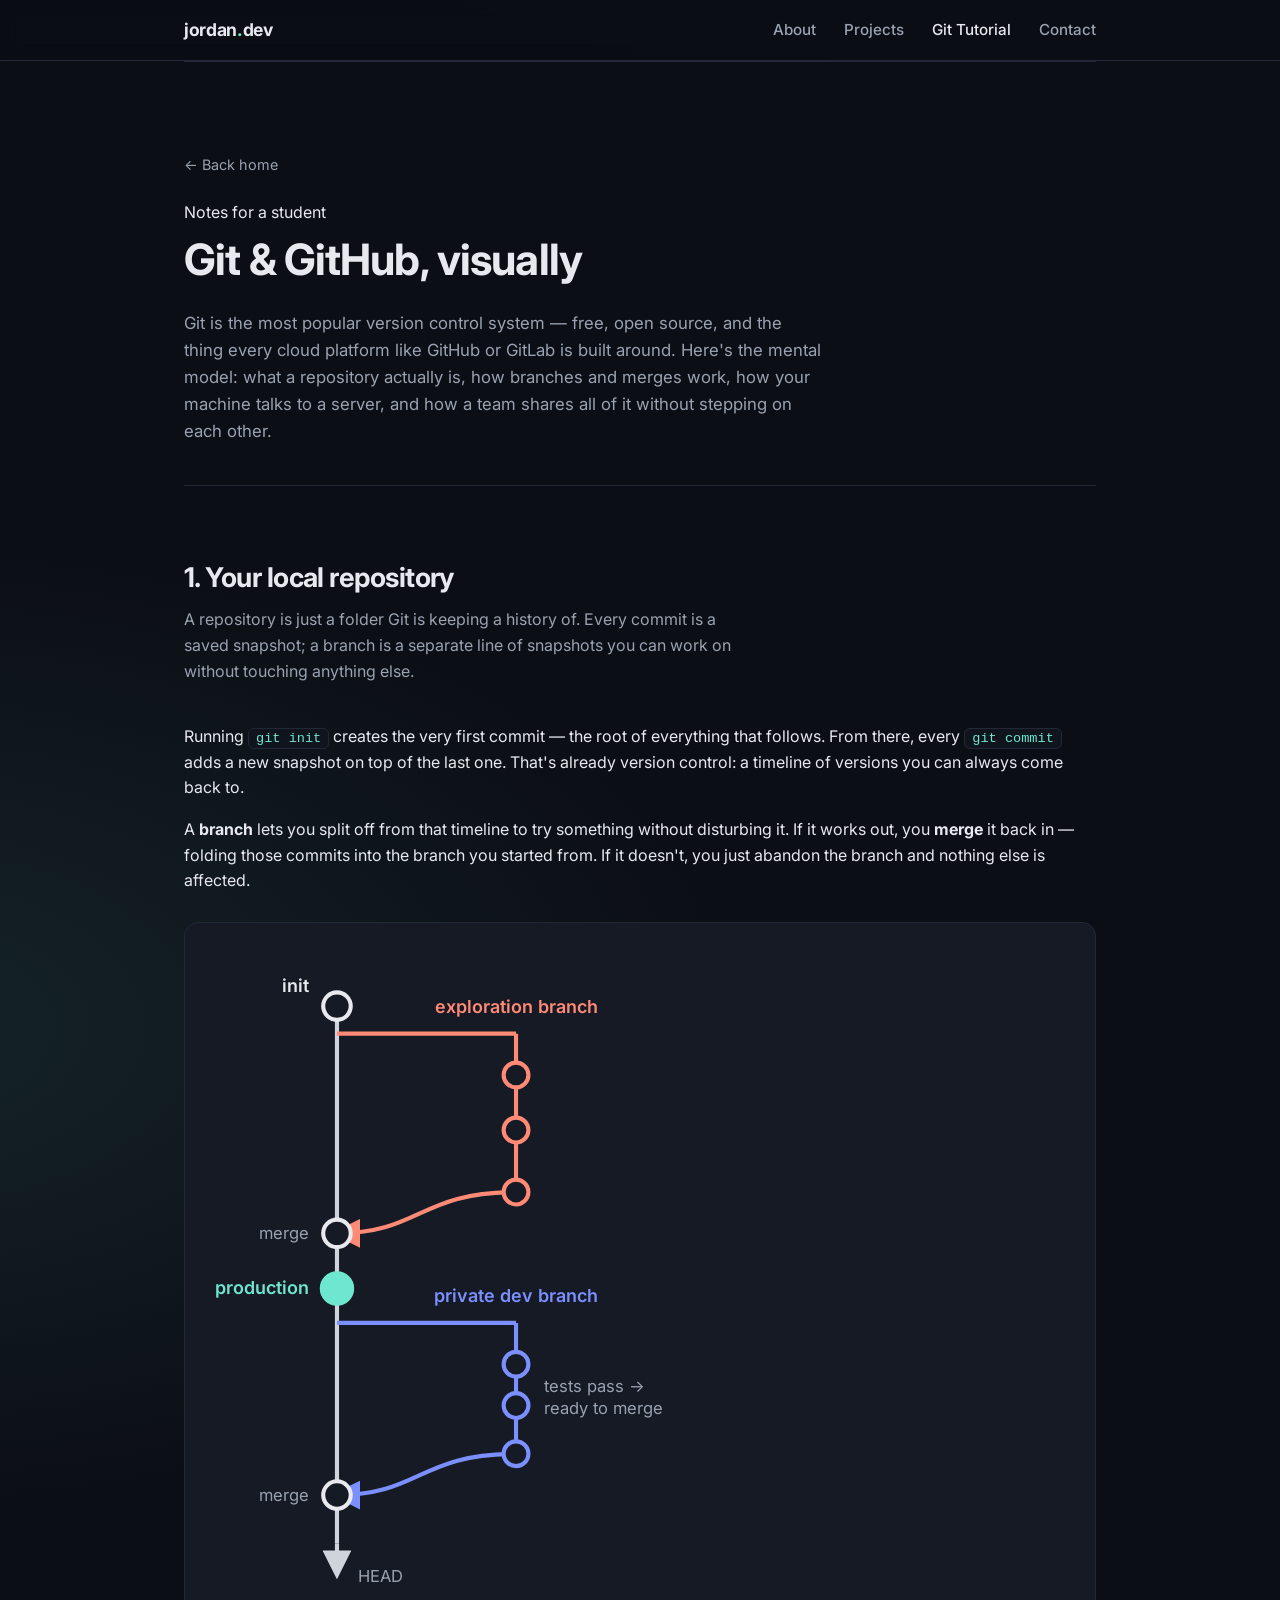
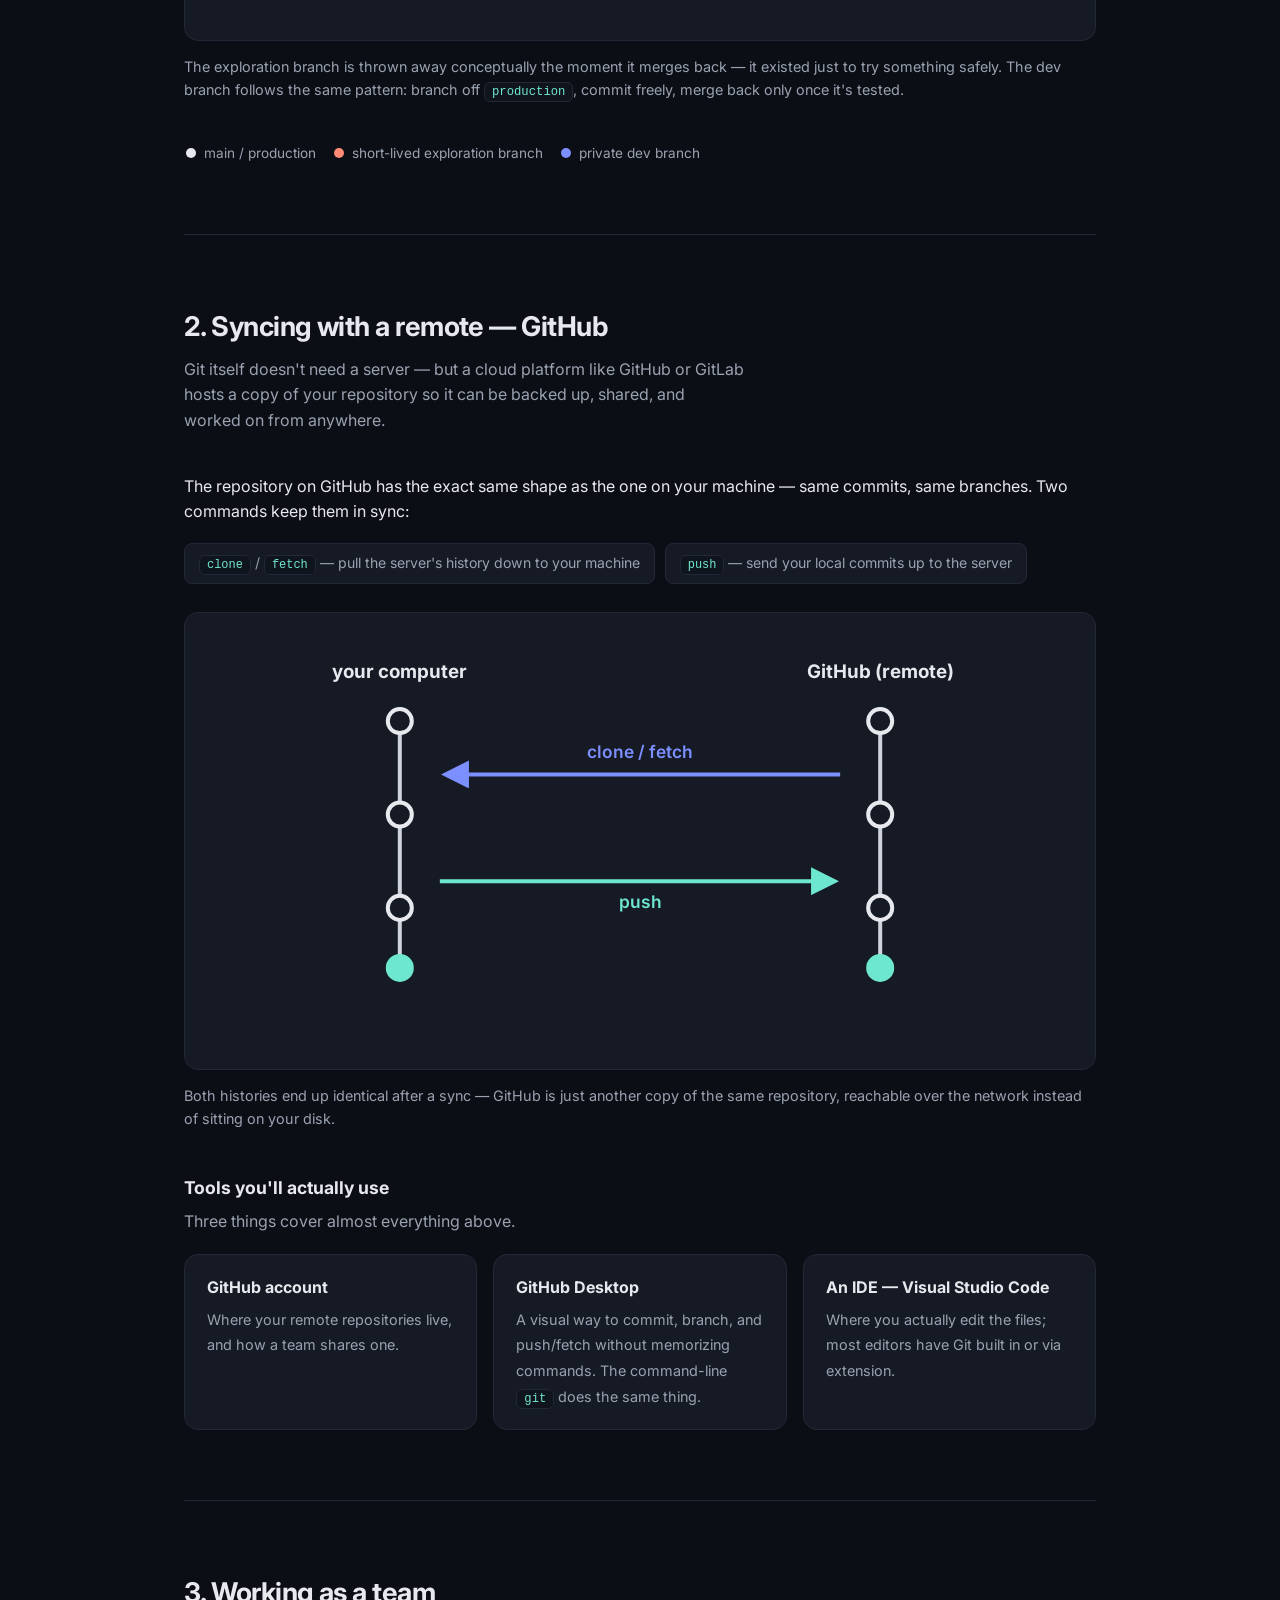
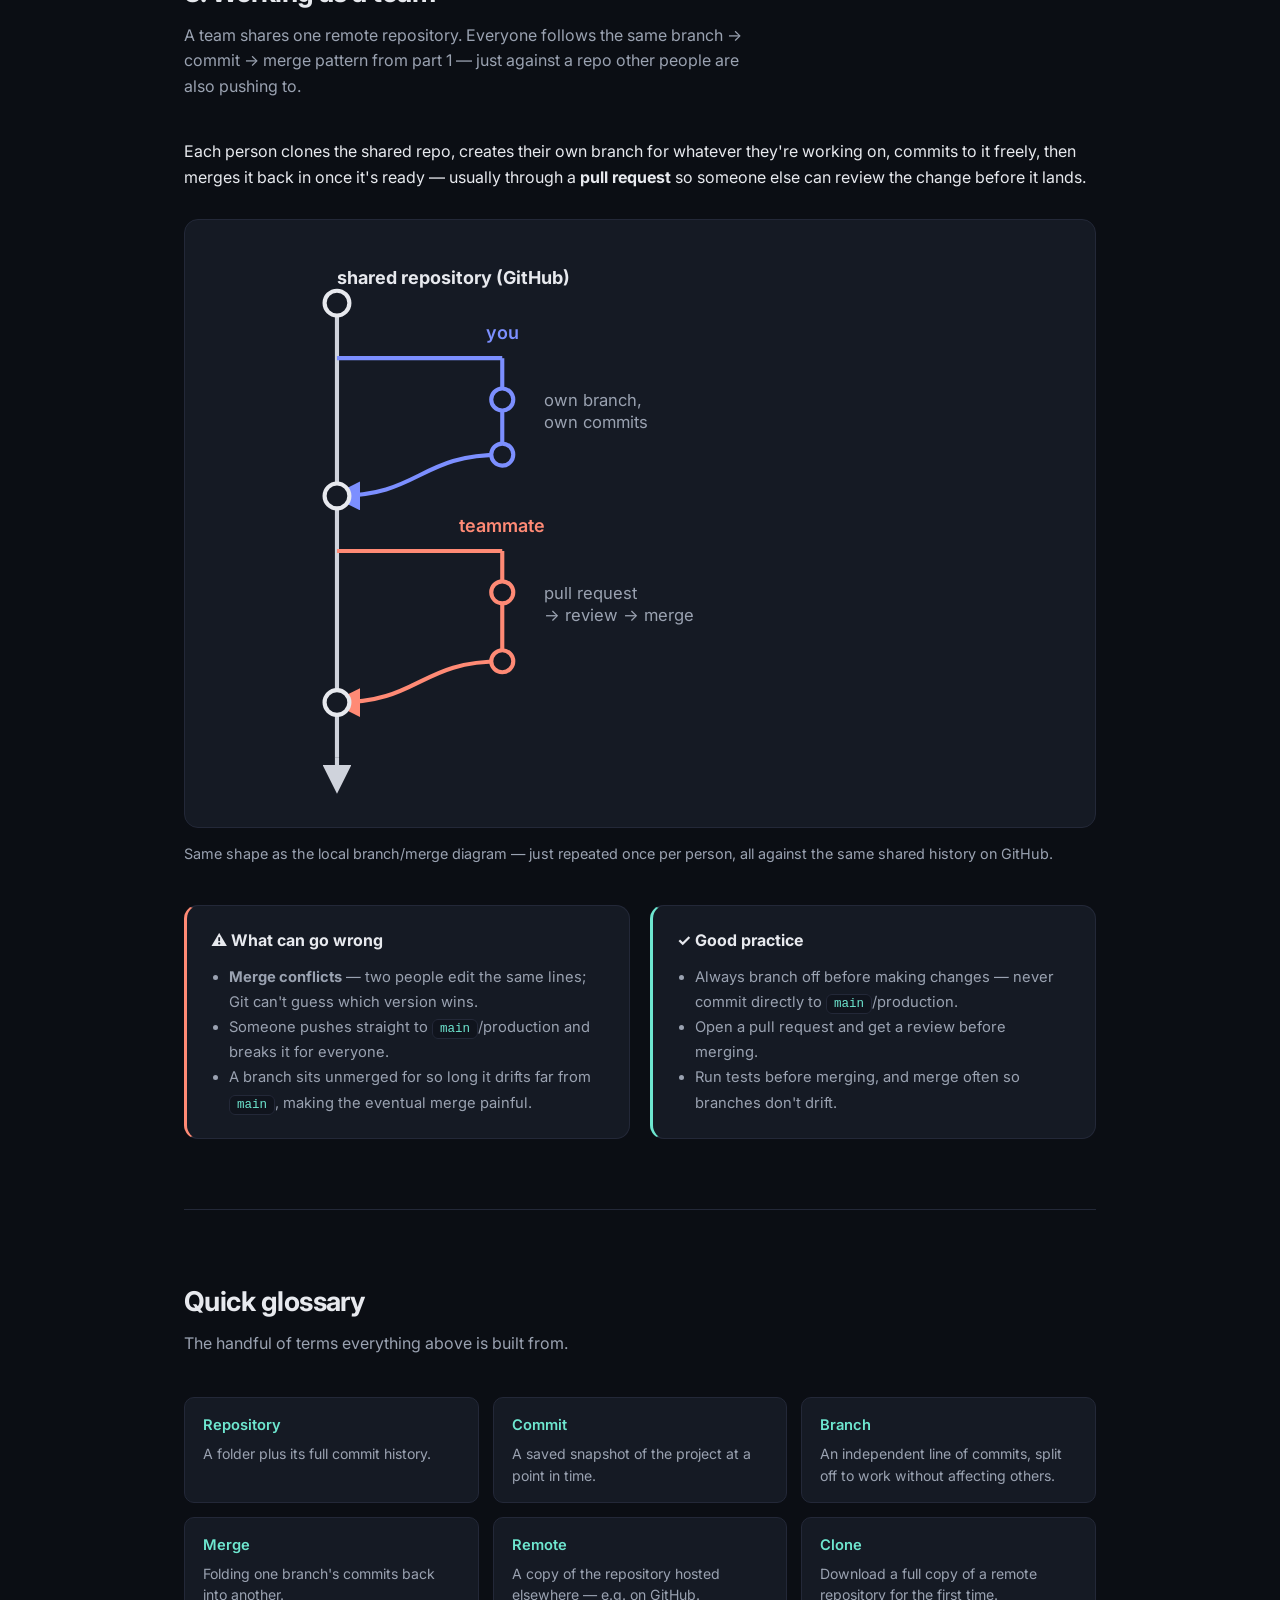
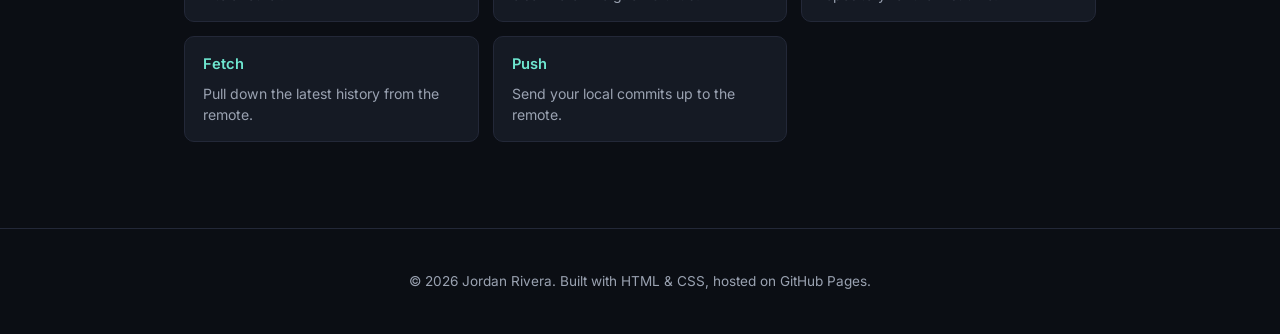
==== git-basics.html @ bd10e191 "Add a visual Git & GitHub tutorial page Cover local commits/branches/merges, syncing with a remote, " ====
<!DOCTYPE html>
<html lang="en">
<head>
<meta charset="UTF-8">
<meta name="viewport" content="width=device-width, initial-scale=1.0">
<title>Git &amp; GitHub, Visually — Jordan Rivera</title>
<meta name="description" content="A visual walkthrough of version control: commits, branches, merges, and how a local repository syncs with GitHub.">
<link rel="preconnect" href="https://fonts.googleapis.com">
<link rel="preconnect" href="https://fonts.gstatic.com" crossorigin>
<link href="https://fonts.googleapis.com/css2?family=Inter:wght@400;500;600;700;800&display=swap" rel="stylesheet">
<link rel="stylesheet" href="style.css">
</head>
<body>

<header class="site-header">
  <nav>
    <div class="logo">jordan<span>.</span>dev</div>
    <ul>
      <li><a href="index.html#about">About</a></li>
      <li><a href="index.html#projects">Projects</a></li>
      <li><a href="git-basics.html" class="active">Git Tutorial</a></li>
      <li><a href="index.html#contact">Contact</a></li>
    </ul>
  </nav>
</header>

<main class="wrap">

  <section class="page-hero">
    <a class="back-link" href="index.html">&larr; Back home</a>
    <div class="eyebrow" style="margin-top:22px;">Notes for a student</div>
    <h1>Git &amp; GitHub, <span class="accent">visually</span></h1>
    <p class="lead">Git is the most popular version control system — free, open source, and the thing every cloud platform like GitHub or GitLab is built around. Here's the mental model: what a repository actually is, how branches and merges work, how your machine talks to a server, and how a team shares all of it without stepping on each other.</p>
  </section>

  <section id="local-repo">
    <h2>1. Your local repository</h2>
    <p class="section-sub">A repository is just a folder Git is keeping a history of. Every commit is a saved snapshot; a branch is a separate line of snapshots you can work on without touching anything else.</p>

    <p>Running <code>git init</code> creates the very first commit — the root of everything that follows. From there, every <code>git commit</code> adds a new snapshot on top of the last one. That's already version control: a timeline of versions you can always come back to.</p>
    <p>A <strong>branch</strong> lets you split off from that timeline to try something without disturbing it. If it works out, you <strong>merge</strong> it back in — folding those commits into the branch you started from. If it doesn't, you just abandon the branch and nothing else is affected.</p>

    <div class="diagram-panel">
      <svg viewBox="0 0 620 480" xmlns="http://www.w3.org/2000/svg" role="img" aria-label="Diagram of a local repository: an init commit, a short exploration branch that merges back into main, then a production line with a private dev branch that merges back in once it's ready.">
        <defs>
          <marker id="arrowMain" viewBox="0 0 10 10" refX="8" refY="5" markerWidth="7" markerHeight="7" orient="auto-start-reverse">
            <path d="M0,0 L10,5 L0,10 z" fill="#cfd3dc"></path>
          </marker>
          <marker id="arrowCoral" viewBox="0 0 10 10" refX="8" refY="5" markerWidth="7" markerHeight="7" orient="auto-start-reverse">
            <path d="M0,0 L10,5 L0,10 z" fill="var(--coral)"></path>
          </marker>
          <marker id="arrowViolet" viewBox="0 0 10 10" refX="8" refY="5" markerWidth="7" markerHeight="7" orient="auto-start-reverse">
            <path d="M0,0 L10,5 L0,10 z" fill="var(--accent-2)"></path>
          </marker>
        </defs>

        <!-- main line -->
        <line x1="90" y1="40" x2="90" y2="430" stroke="#cfd3dc" stroke-width="3"></line>
        <line x1="90" y1="430" x2="90" y2="452" stroke="#cfd3dc" stroke-width="3" marker-end="url(#arrowMain)"></line>

        <!-- red exploration branch -->
        <path d="M90,60 C150,60 150,60 220,60" stroke="var(--coral)" stroke-width="3" fill="none"></path>
        <line x1="220" y1="60" x2="220" y2="175" stroke="var(--coral)" stroke-width="3"></line>
        <path d="M220,175 C150,175 150,205 90,205" stroke="var(--coral)" stroke-width="3" fill="none" marker-end="url(#arrowCoral)"></path>

        <circle cx="220" cy="90" r="9" fill="#151a24" stroke="var(--coral)" stroke-width="3"></circle>
        <circle cx="220" cy="130" r="9" fill="#151a24" stroke="var(--coral)" stroke-width="3"></circle>
        <circle cx="220" cy="175" r="9" fill="#151a24" stroke="var(--coral)" stroke-width="3"></circle>
        <text x="220" y="45" text-anchor="middle" fill="var(--coral)" font-size="13" font-weight="600">exploration branch</text>

        <!-- blue dev branch -->
        <path d="M90,270 C150,270 150,270 220,270" stroke="var(--accent-2)" stroke-width="3" fill="none"></path>
        <line x1="220" y1="270" x2="220" y2="365" stroke="var(--accent-2)" stroke-width="3"></line>
        <path d="M220,365 C150,365 150,395 90,395" stroke="var(--accent-2)" stroke-width="3" fill="none" marker-end="url(#arrowViolet)"></path>

        <circle cx="220" cy="300" r="9" fill="#151a24" stroke="var(--accent-2)" stroke-width="3"></circle>
        <circle cx="220" cy="330" r="9" fill="#151a24" stroke="var(--accent-2)" stroke-width="3"></circle>
        <circle cx="220" cy="365" r="9" fill="#151a24" stroke="var(--accent-2)" stroke-width="3"></circle>
        <text x="220" y="255" text-anchor="middle" fill="var(--accent-2)" font-size="13" font-weight="600">private dev branch</text>
        <text x="240" y="320" fill="var(--text-dim)" font-size="12">tests pass →</text>
        <text x="240" y="336" fill="var(--text-dim)" font-size="12">ready to merge</text>

        <!-- main nodes -->
        <circle cx="90" cy="40" r="10" fill="#151a24" stroke="#e7e9ee" stroke-width="3"></circle>
        <text x="70" y="30" text-anchor="end" fill="var(--text)" font-size="13" font-weight="600">init</text>

        <circle cx="90" cy="205" r="10" fill="#151a24" stroke="#e7e9ee" stroke-width="3"></circle>
        <text x="70" y="209" text-anchor="end" fill="var(--text-dim)" font-size="12">merge</text>

        <circle cx="90" cy="245" r="11" fill="var(--accent)" stroke="var(--accent)" stroke-width="3"></circle>
        <text x="70" y="249" text-anchor="end" fill="var(--accent)" font-size="13" font-weight="600">production</text>

        <circle cx="90" cy="395" r="10" fill="#151a24" stroke="#e7e9ee" stroke-width="3"></circle>
        <text x="70" y="399" text-anchor="end" fill="var(--text-dim)" font-size="12">merge</text>

        <text x="105" y="458" fill="var(--text-dim)" font-size="12">HEAD</text>
      </svg>
    </div>
    <p class="diagram-caption">The exploration branch is thrown away conceptually the moment it merges back — it existed just to try something safely. The dev branch follows the same pattern: branch off <code>production</code>, commit freely, merge back only once it's tested.</p>

    <div class="legend">
      <span class="legend-item"><span class="legend-dot" style="background:#e7e9ee"></span> main / production</span>
      <span class="legend-item"><span class="legend-dot" style="background:var(--coral)"></span> short-lived exploration branch</span>
      <span class="legend-item"><span class="legend-dot" style="background:var(--accent-2)"></span> private dev branch</span>
    </div>
  </section>

  <section id="remote">
    <h2>2. Syncing with a remote — GitHub</h2>
    <p class="section-sub">Git itself doesn't need a server — but a cloud platform like GitHub or GitLab hosts a copy of your repository so it can be backed up, shared, and worked on from anywhere.</p>

    <p>The repository on GitHub has the exact same shape as the one on your machine — same commits, same branches. Two commands keep them in sync:</p>
    <ul class="skills-list" style="margin: 18px 0 0;">
      <li><code>clone</code> / <code>fetch</code> — pull the server's history down to your machine</li>
      <li><code>push</code> — send your local commits up to the server</li>
    </ul>

    <div class="diagram-panel">
      <svg viewBox="0 0 640 300" xmlns="http://www.w3.org/2000/svg" role="img" aria-label="Diagram showing a local repository and a GitHub repository, with a fetch arrow pulling from the server to local, and a push arrow sending from local to the server.">
        <defs>
          <marker id="arrowFetch" viewBox="0 0 10 10" refX="8" refY="5" markerWidth="7" markerHeight="7" orient="auto-start-reverse">
            <path d="M0,0 L10,5 L0,10 z" fill="var(--accent-2)"></path>
          </marker>
          <marker id="arrowPush" viewBox="0 0 10 10" refX="8" refY="5" markerWidth="7" markerHeight="7" orient="auto-start-reverse">
            <path d="M0,0 L10,5 L0,10 z" fill="var(--accent)"></path>
          </marker>
        </defs>

        <!-- local -->
        <text x="140" y="28" text-anchor="middle" fill="var(--text)" font-size="14" font-weight="700">your computer</text>
        <line x1="140" y1="50" x2="140" y2="250" stroke="#cfd3dc" stroke-width="3"></line>
        <circle cx="140" cy="60" r="9" fill="#151a24" stroke="#e7e9ee" stroke-width="3"></circle>
        <circle cx="140" cy="130" r="9" fill="#151a24" stroke="#e7e9ee" stroke-width="3"></circle>
        <circle cx="140" cy="200" r="9" fill="#151a24" stroke="#e7e9ee" stroke-width="3"></circle>
        <circle cx="140" cy="245" r="9" fill="var(--accent)" stroke="var(--accent)" stroke-width="3"></circle>

        <!-- server -->
        <text x="500" y="28" text-anchor="middle" fill="var(--text)" font-size="14" font-weight="700">GitHub (remote)</text>
        <line x1="500" y1="50" x2="500" y2="250" stroke="#cfd3dc" stroke-width="3"></line>
        <circle cx="500" cy="60" r="9" fill="#151a24" stroke="#e7e9ee" stroke-width="3"></circle>
        <circle cx="500" cy="130" r="9" fill="#151a24" stroke="#e7e9ee" stroke-width="3"></circle>
        <circle cx="500" cy="200" r="9" fill="#151a24" stroke="#e7e9ee" stroke-width="3"></circle>
        <circle cx="500" cy="245" r="9" fill="var(--accent)" stroke="var(--accent)" stroke-width="3"></circle>

        <!-- fetch arrow: server -> local -->
        <line x1="470" y1="100" x2="175" y2="100" stroke="var(--accent-2)" stroke-width="3" marker-end="url(#arrowFetch)"></line>
        <text x="320" y="88" text-anchor="middle" fill="var(--accent-2)" font-size="13" font-weight="600">clone / fetch</text>

        <!-- push arrow: local -> server -->
        <line x1="170" y1="180" x2="465" y2="180" stroke="var(--accent)" stroke-width="3" marker-end="url(#arrowPush)"></line>
        <text x="320" y="200" text-anchor="middle" fill="var(--accent)" font-size="13" font-weight="600">push</text>
      </svg>
    </div>
    <p class="diagram-caption">Both histories end up identical after a sync — GitHub is just another copy of the same repository, reachable over the network instead of sitting on your disk.</p>

    <h3 style="margin: 44px 0 6px; font-size: 1.1rem;">Tools you'll actually use</h3>
    <p class="section-sub" style="margin-bottom:14px;">Three things cover almost everything above.</p>
    <ul class="tools-list">
      <li><strong>GitHub account</strong><span>Where your remote repositories live, and how a team shares one.</span></li>
      <li><strong>GitHub Desktop</strong><span>A visual way to commit, branch, and push/fetch without memorizing commands. The command-line <code>git</code> does the same thing.</span></li>
      <li><strong>An IDE — Visual Studio Code</strong><span>Where you actually edit the files; most editors have Git built in or via extension.</span></li>
    </ul>
  </section>

  <section id="team">
    <h2>3. Working as a team</h2>
    <p class="section-sub">A team shares one remote repository. Everyone follows the same branch → commit → merge pattern from part 1 — just against a repo other people are also pushing to.</p>

    <p>Each person clones the shared repo, creates their own branch for whatever they're working on, commits to it freely, then merges it back in once it's ready — usually through a <strong>pull request</strong> so someone else can review the change before it lands.</p>

    <div class="diagram-panel">
      <svg viewBox="0 0 620 400" xmlns="http://www.w3.org/2000/svg" role="img" aria-label="Diagram of a shared repository with two teammates each branching off, committing, and merging back at different times.">
        <defs>
          <marker id="arrowV2" viewBox="0 0 10 10" refX="8" refY="5" markerWidth="7" markerHeight="7" orient="auto-start-reverse">
            <path d="M0,0 L10,5 L0,10 z" fill="var(--accent-2)"></path>
          </marker>
          <marker id="arrowC2" viewBox="0 0 10 10" refX="8" refY="5" markerWidth="7" markerHeight="7" orient="auto-start-reverse">
            <path d="M0,0 L10,5 L0,10 z" fill="var(--coral)"></path>
          </marker>
        </defs>

        <text x="90" y="26" fill="var(--text)" font-size="13" font-weight="700">shared repository (GitHub)</text>
        <line x1="90" y1="40" x2="90" y2="370" stroke="#cfd3dc" stroke-width="3"></line>
        <line x1="90" y1="370" x2="90" y2="392" stroke="#cfd3dc" stroke-width="3" marker-end="url(#arrowMain)"></line>
        <circle cx="90" cy="40" r="9" fill="#151a24" stroke="#e7e9ee" stroke-width="3"></circle>

        <!-- teammate: you (violet) -->
        <path d="M90,80 C150,80 150,80 210,80" stroke="var(--accent-2)" stroke-width="3" fill="none"></path>
        <line x1="210" y1="80" x2="210" y2="150" stroke="var(--accent-2)" stroke-width="3"></line>
        <path d="M210,150 C150,150 150,180 90,180" stroke="var(--accent-2)" stroke-width="3" fill="none" marker-end="url(#arrowV2)"></path>
        <circle cx="210" cy="110" r="8" fill="#151a24" stroke="var(--accent-2)" stroke-width="3"></circle>
        <circle cx="210" cy="150" r="8" fill="#151a24" stroke="var(--accent-2)" stroke-width="3"></circle>
        <text x="210" y="66" text-anchor="middle" fill="var(--accent-2)" font-size="13" font-weight="600">you</text>
        <circle cx="90" cy="180" r="9" fill="#151a24" stroke="#e7e9ee" stroke-width="3"></circle>

        <!-- teammate: coral, later and overlapping -->
        <path d="M90,220 C150,220 150,220 210,220" stroke="var(--coral)" stroke-width="3" fill="none"></path>
        <line x1="210" y1="220" x2="210" y2="300" stroke="var(--coral)" stroke-width="3"></line>
        <path d="M210,300 C150,300 150,330 90,330" stroke="var(--coral)" stroke-width="3" fill="none" marker-end="url(#arrowC2)"></path>
        <circle cx="210" cy="250" r="8" fill="#151a24" stroke="var(--coral)" stroke-width="3"></circle>
        <circle cx="210" cy="300" r="8" fill="#151a24" stroke="var(--coral)" stroke-width="3"></circle>
        <text x="210" y="206" text-anchor="middle" fill="var(--coral)" font-size="13" font-weight="600">teammate</text>
        <circle cx="90" cy="330" r="9" fill="#151a24" stroke="#e7e9ee" stroke-width="3"></circle>

        <text x="240" y="115" fill="var(--text-dim)" font-size="12">own branch,</text>
        <text x="240" y="131" fill="var(--text-dim)" font-size="12">own commits</text>
        <text x="240" y="255" fill="var(--text-dim)" font-size="12">pull request</text>
        <text x="240" y="271" fill="var(--text-dim)" font-size="12">→ review → merge</text>
      </svg>
    </div>
    <p class="diagram-caption">Same shape as the local branch/merge diagram — just repeated once per person, all against the same shared history on GitHub.</p>

    <div class="callout-grid">
      <div class="callout">
        <h3>⚠ What can go wrong</h3>
        <ul>
          <li><strong>Merge conflicts</strong> — two people edit the same lines; Git can't guess which version wins.</li>
          <li>Someone pushes straight to <code>main</code>/production and breaks it for everyone.</li>
          <li>A branch sits unmerged for so long it drifts far from <code>main</code>, making the eventual merge painful.</li>
        </ul>
      </div>
      <div class="callout good">
        <h3>✓ Good practice</h3>
        <ul>
          <li>Always branch off before making changes — never commit directly to <code>main</code>/production.</li>
          <li>Open a pull request and get a review before merging.</li>
          <li>Run tests before merging, and merge often so branches don't drift.</li>
        </ul>
      </div>
    </div>
  </section>

  <section id="glossary">
    <h2>Quick glossary</h2>
    <p class="section-sub">The handful of terms everything above is built from.</p>
    <dl class="glossary-grid">
      <div class="glossary-item"><dt>Repository</dt><dd>A folder plus its full commit history.</dd></div>
      <div class="glossary-item"><dt>Commit</dt><dd>A saved snapshot of the project at a point in time.</dd></div>
      <div class="glossary-item"><dt>Branch</dt><dd>An independent line of commits, split off to work without affecting others.</dd></div>
      <div class="glossary-item"><dt>Merge</dt><dd>Folding one branch's commits back into another.</dd></div>
      <div class="glossary-item"><dt>Remote</dt><dd>A copy of the repository hosted elsewhere — e.g. on GitHub.</dd></div>
      <div class="glossary-item"><dt>Clone</dt><dd>Download a full copy of a remote repository for the first time.</dd></div>
      <div class="glossary-item"><dt>Fetch</dt><dd>Pull down the latest history from the remote.</dd></div>
      <div class="glossary-item"><dt>Push</dt><dd>Send your local commits up to the remote.</dd></div>
    </dl>
  </section>

</main>

<footer>
  <p>&copy; 2026 Jordan Rivera. Built with HTML &amp; CSS, hosted on GitHub Pages.</p>
</footer>

</body>
</html>
---- style.css ----
:root {
  --bg: #0b0e14;
  --bg-alt: #10141d;
  --surface: #151a24;
  --border: #232838;
  --text: #e7e9ee;
  --text-dim: #9aa2b1;
  --accent: #6ee7d0;
  --accent-2: #7c8fff;
  --coral: #ff8a75;
  --radius: 14px;
  --max-width: 960px;
}

* { box-sizing: border-box; }

html { scroll-behavior: smooth; }

body {
  margin: 0;
  font-family: "Inter", -apple-system, BlinkMacSystemFont, "Segoe UI", Roboto, sans-serif;
  background: radial-gradient(1200px 600px at 80% -10%, rgba(124,143,255,0.15), transparent),
              radial-gradient(900px 500px at -10% 20%, rgba(110,231,208,0.10), transparent),
              var(--bg);
  color: var(--text);
  line-height: 1.6;
}

a { color: var(--accent); text-decoration: none; }
a:hover { text-decoration: underline; }

.wrap {
  max-width: var(--max-width);
  margin: 0 auto;
  padding: 0 24px;
}

/* Nav */
header.site-header {
  position: sticky;
  top: 0;
  z-index: 10;
  backdrop-filter: blur(10px);
  background: rgba(11, 14, 20, 0.7);
  border-bottom: 1px solid var(--border);
}

nav {
  display: flex;
  align-items: center;
  justify-content: space-between;
  max-width: var(--max-width);
  margin: 0 auto;
  padding: 16px 24px;
}

.logo {
  font-weight: 700;
  font-size: 1.1rem;
  color: var(--text);
  letter-spacing: -0.02em;
}
.logo span { color: var(--accent); }

nav ul {
  list-style: none;
  display: flex;
  gap: 28px;
  margin: 0;
  padding: 0;
}

nav a {
  color: var(--text-dim);
  font-size: 0.95rem;
  font-weight: 500;
}
nav a:hover { color: var(--text); text-decoration: none; }

/* Hero */
.hero {
  padding: 120px 0 90px;
  text-align: left;
}

.hero .eyebrow {
  color: var(--accent);
  font-weight: 600;
  font-size: 0.9rem;
  letter-spacing: 0.06em;
  text-transform: uppercase;
  margin-bottom: 16px;
}

.hero h1 {
  font-size: clamp(2.2rem, 5vw, 3.4rem);
  line-height: 1.1;
  margin: 0 0 18px;
  letter-spacing: -0.03em;
}

.hero h1 .accent {
  background: linear-gradient(90deg, var(--accent), var(--accent-2));
  -webkit-background-clip: text;
  background-clip: text;
  color: transparent;
}

.hero p.lead {
  font-size: 1.15rem;
  color: var(--text-dim);
  max-width: 560px;
  margin: 0 0 32px;
}

.btn-row { display: flex; gap: 14px; flex-wrap: wrap; }

.btn {
  display: inline-block;
  padding: 12px 24px;
  border-radius: 999px;
  font-weight: 600;
  font-size: 0.95rem;
  transition: transform 0.15s ease, opacity 0.15s ease;
}
.btn:hover { transform: translateY(-2px); text-decoration: none; }

.btn.primary {
  background: linear-gradient(90deg, var(--accent), var(--accent-2));
  color: #0b0e14;
}

.btn.ghost {
  border: 1px solid var(--border);
  color: var(--text);
}

/* Sections */
section { padding: 70px 0; border-top: 1px solid var(--border); }

section h2 {
  font-size: 1.7rem;
  letter-spacing: -0.02em;
  margin: 0 0 8px;
}

section .section-sub {
  color: var(--text-dim);
  margin: 0 0 40px;
  max-width: 560px;
}

/* About */
.about-grid {
  display: grid;
  grid-template-columns: 1.3fr 1fr;
  gap: 48px;
  align-items: start;
}

.skills-list {
  display: flex;
  flex-wrap: wrap;
  gap: 10px;
  padding: 0;
  list-style: none;
  margin: 0;
}

.skills-list li {
  background: var(--surface);
  border: 1px solid var(--border);
  padding: 8px 14px;
  border-radius: 8px;
  font-size: 0.88rem;
  color: var(--text-dim);
}

/* Projects */
.project-grid {
  display: grid;
  grid-template-columns: repeat(auto-fit, minmax(260px, 1fr));
  gap: 22px;
}

.card {
  background: var(--surface);
  border: 1px solid var(--border);
  border-radius: var(--radius);
  padding: 26px;
  transition: border-color 0.15s ease, transform 0.15s ease;
}

.card:hover {
  border-color: var(--accent);
  transform: translateY(-3px);
}

.card .tag {
  display: inline-block;
  font-size: 0.75rem;
  color: var(--accent);
  background: rgba(110, 231, 208, 0.1);
  padding: 3px 10px;
  border-radius: 999px;
  margin-bottom: 14px;
}

.card h3 { margin: 0 0 10px; font-size: 1.15rem; }
.card p { margin: 0 0 16px; color: var(--text-dim); font-size: 0.95rem; }

.card .tech {
  display: flex;
  flex-wrap: wrap;
  gap: 6px;
  margin-bottom: 16px;
}
.card .tech span {
  font-size: 0.75rem;
  color: var(--text-dim);
  border: 1px solid var(--border);
  padding: 2px 8px;
  border-radius: 6px;
}

.card .links a { font-size: 0.88rem; font-weight: 600; margin-right: 16px; }

/* Contact */
.contact-links {
  display: flex;
  gap: 18px;
  flex-wrap: wrap;
  margin-top: 24px;
}

.contact-links a {
  border: 1px solid var(--border);
  padding: 10px 20px;
  border-radius: 999px;
  color: var(--text);
  font-weight: 500;
  font-size: 0.92rem;
}
.contact-links a:hover { border-color: var(--accent); text-decoration: none; }

/* Footer */
footer {
  border-top: 1px solid var(--border);
  padding: 28px 0;
  color: var(--text-dim);
  font-size: 0.85rem;
  text-align: center;
}

@media (max-width: 720px) {
  .about-grid { grid-template-columns: 1fr; }
  nav ul { gap: 16px; }
  .hero { padding: 90px 0 60px; }
}

/* Nav active state */
nav a.active { color: var(--text); }

/* Sub-page hero (tutorials, articles) */
.page-hero { padding: 90px 0 40px; }
.page-hero h1 {
  font-size: clamp(2rem, 4.5vw, 2.7rem);
  letter-spacing: -0.02em;
  margin: 0 0 16px;
}
.page-hero p.lead {
  font-size: 1.05rem;
  color: var(--text-dim);
  max-width: 640px;
  margin: 0;
}

.back-link {
  display: inline-flex;
  align-items: center;
  gap: 6px;
  color: var(--text-dim);
  font-size: 0.9rem;
}
.back-link:hover { color: var(--text); text-decoration: none; }

/* Diagrams */
.diagram-panel {
  background: var(--surface);
  border: 1px solid var(--border);
  border-radius: var(--radius);
  padding: 28px;
  margin: 28px 0 14px;
  overflow-x: auto;
}
.diagram-panel svg {
  display: block;
  width: 100%;
  height: auto;
  min-width: 460px;
}

.diagram-caption {
  color: var(--text-dim);
  font-size: 0.9rem;
  margin: 0 0 40px;
}

.legend {
  display: flex;
  flex-wrap: wrap;
  gap: 18px;
  margin: 14px 2px 0;
  font-size: 0.85rem;
  color: var(--text-dim);
}
.legend-item { display: flex; align-items: center; gap: 8px; }
.legend-dot { width: 10px; height: 10px; border-radius: 50%; display: inline-block; flex: none; }

/* Risks / good practices */
.callout-grid {
  display: grid;
  grid-template-columns: 1fr 1fr;
  gap: 20px;
  margin-top: 30px;
}
.callout {
  background: var(--surface);
  border: 1px solid var(--border);
  border-left: 3px solid var(--coral);
  border-radius: var(--radius);
  padding: 22px 24px;
}
.callout.good { border-left-color: var(--accent); }
.callout h3 { margin: 0 0 12px; font-size: 1rem; }
.callout ul { margin: 0; padding-left: 18px; color: var(--text-dim); font-size: 0.92rem; line-height: 1.7; }

/* Glossary */
.glossary-grid {
  display: grid;
  grid-template-columns: repeat(auto-fit, minmax(220px, 1fr));
  gap: 14px;
  margin-top: 20px;
}
.glossary-item {
  background: var(--surface);
  border: 1px solid var(--border);
  border-radius: 10px;
  padding: 16px 18px;
}
.glossary-item dt { color: var(--accent); font-weight: 600; font-size: 0.92rem; margin-bottom: 6px; }
.glossary-item dd { margin: 0; color: var(--text-dim); font-size: 0.88rem; line-height: 1.5; }

/* Tools list */
.tools-list {
  list-style: none;
  padding: 0;
  margin: 20px 0 0;
  display: grid;
  grid-template-columns: repeat(auto-fit, minmax(220px, 1fr));
  gap: 16px;
}
.tools-list li {
  background: var(--surface);
  border: 1px solid var(--border);
  border-radius: var(--radius);
  padding: 20px 22px;
}
.tools-list strong { display: block; margin-bottom: 6px; color: var(--text); }
.tools-list span { color: var(--text-dim); font-size: 0.9rem; }

code {
  background: var(--bg-alt);
  border: 1px solid var(--border);
  padding: 2px 7px;
  border-radius: 6px;
  font-family: "SFMono-Regular", Consolas, "Liberation Mono", monospace;
  font-size: 0.85em;
  color: var(--accent);
}

@media (max-width: 720px) {
  .callout-grid { grid-template-columns: 1fr; }
}
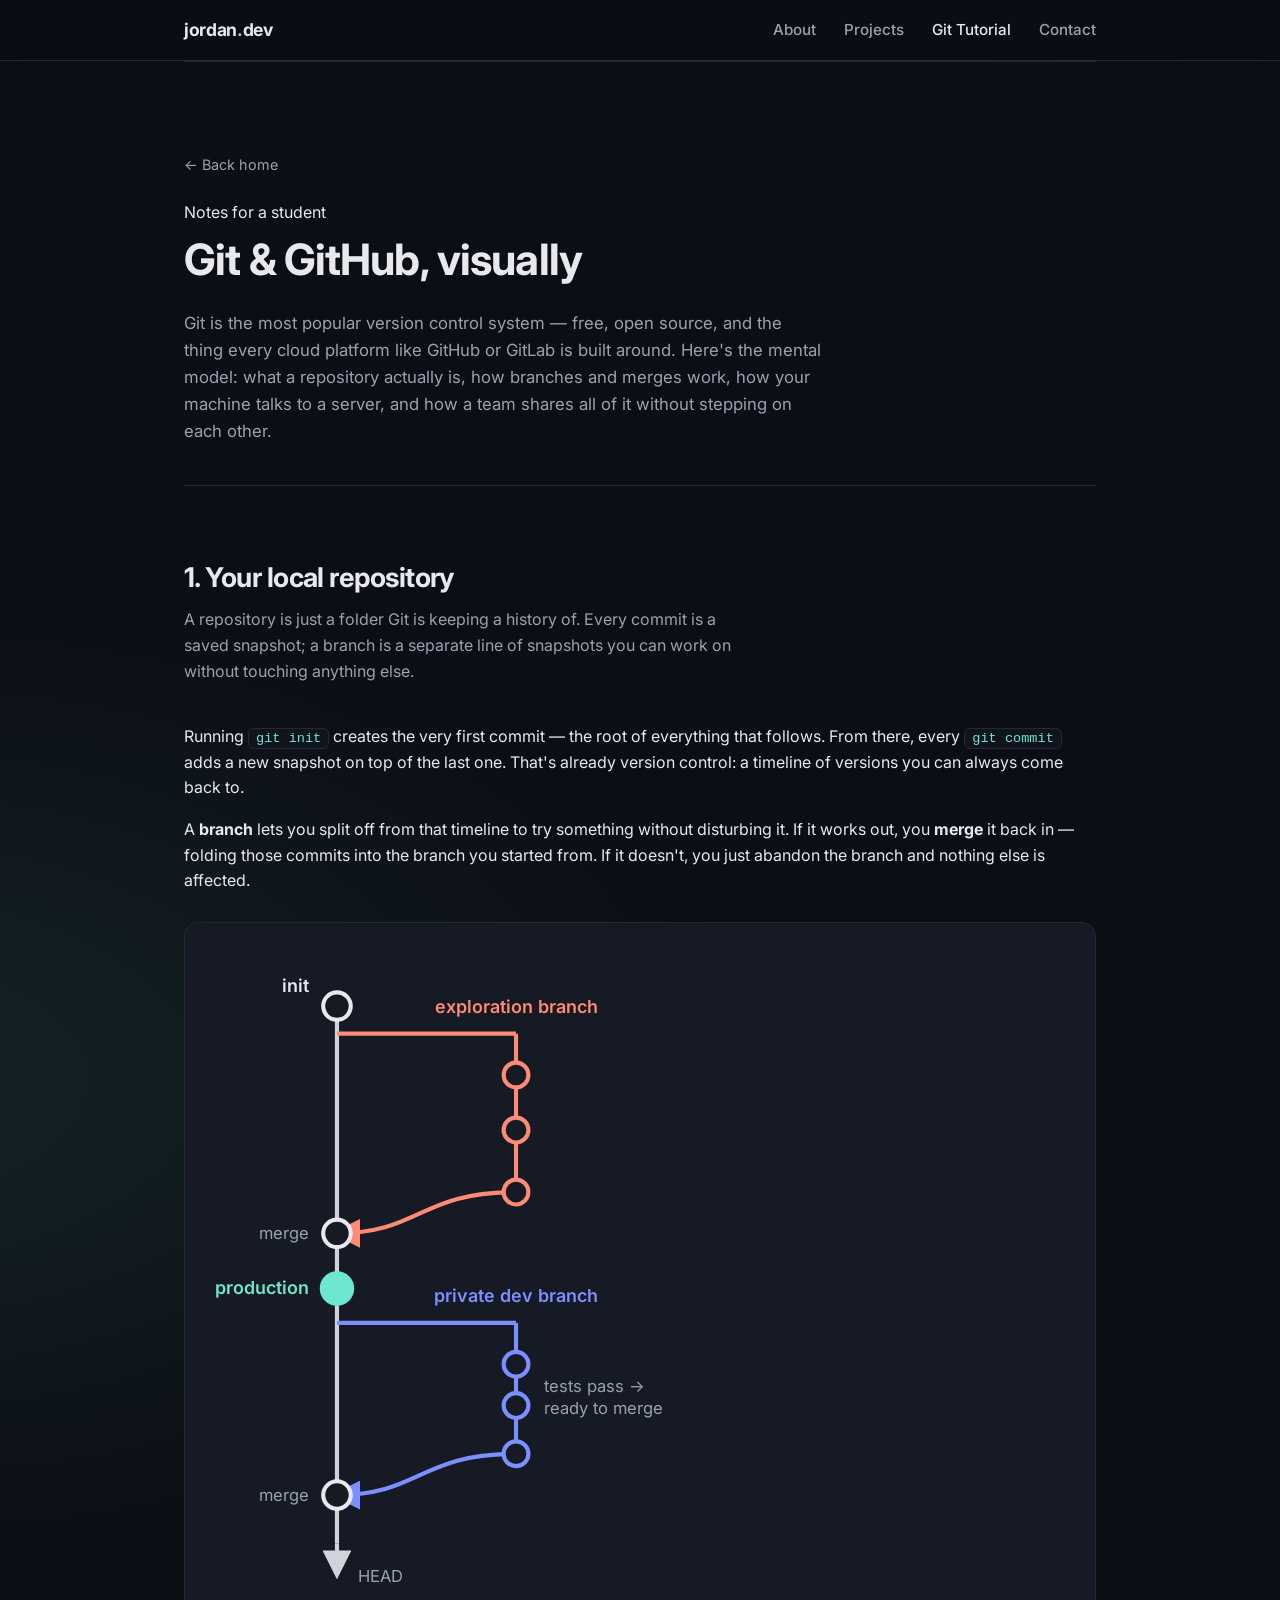
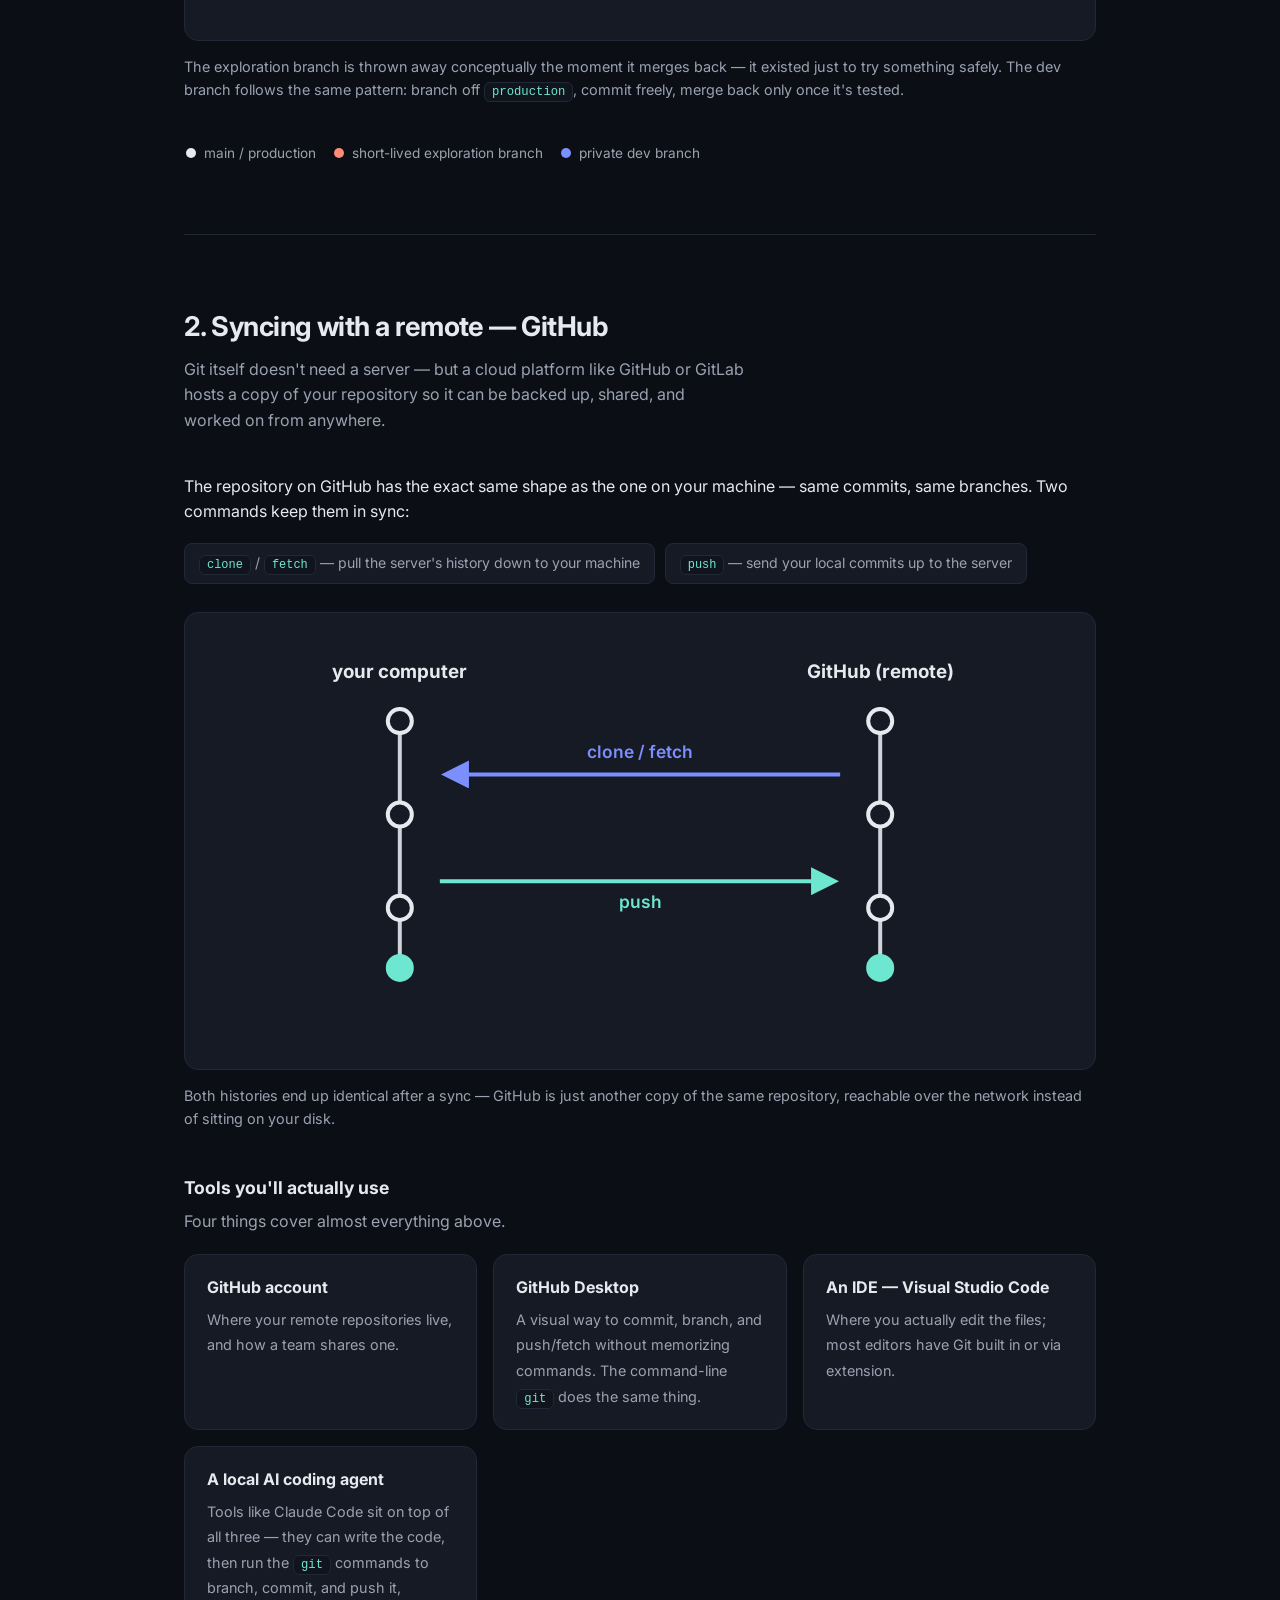
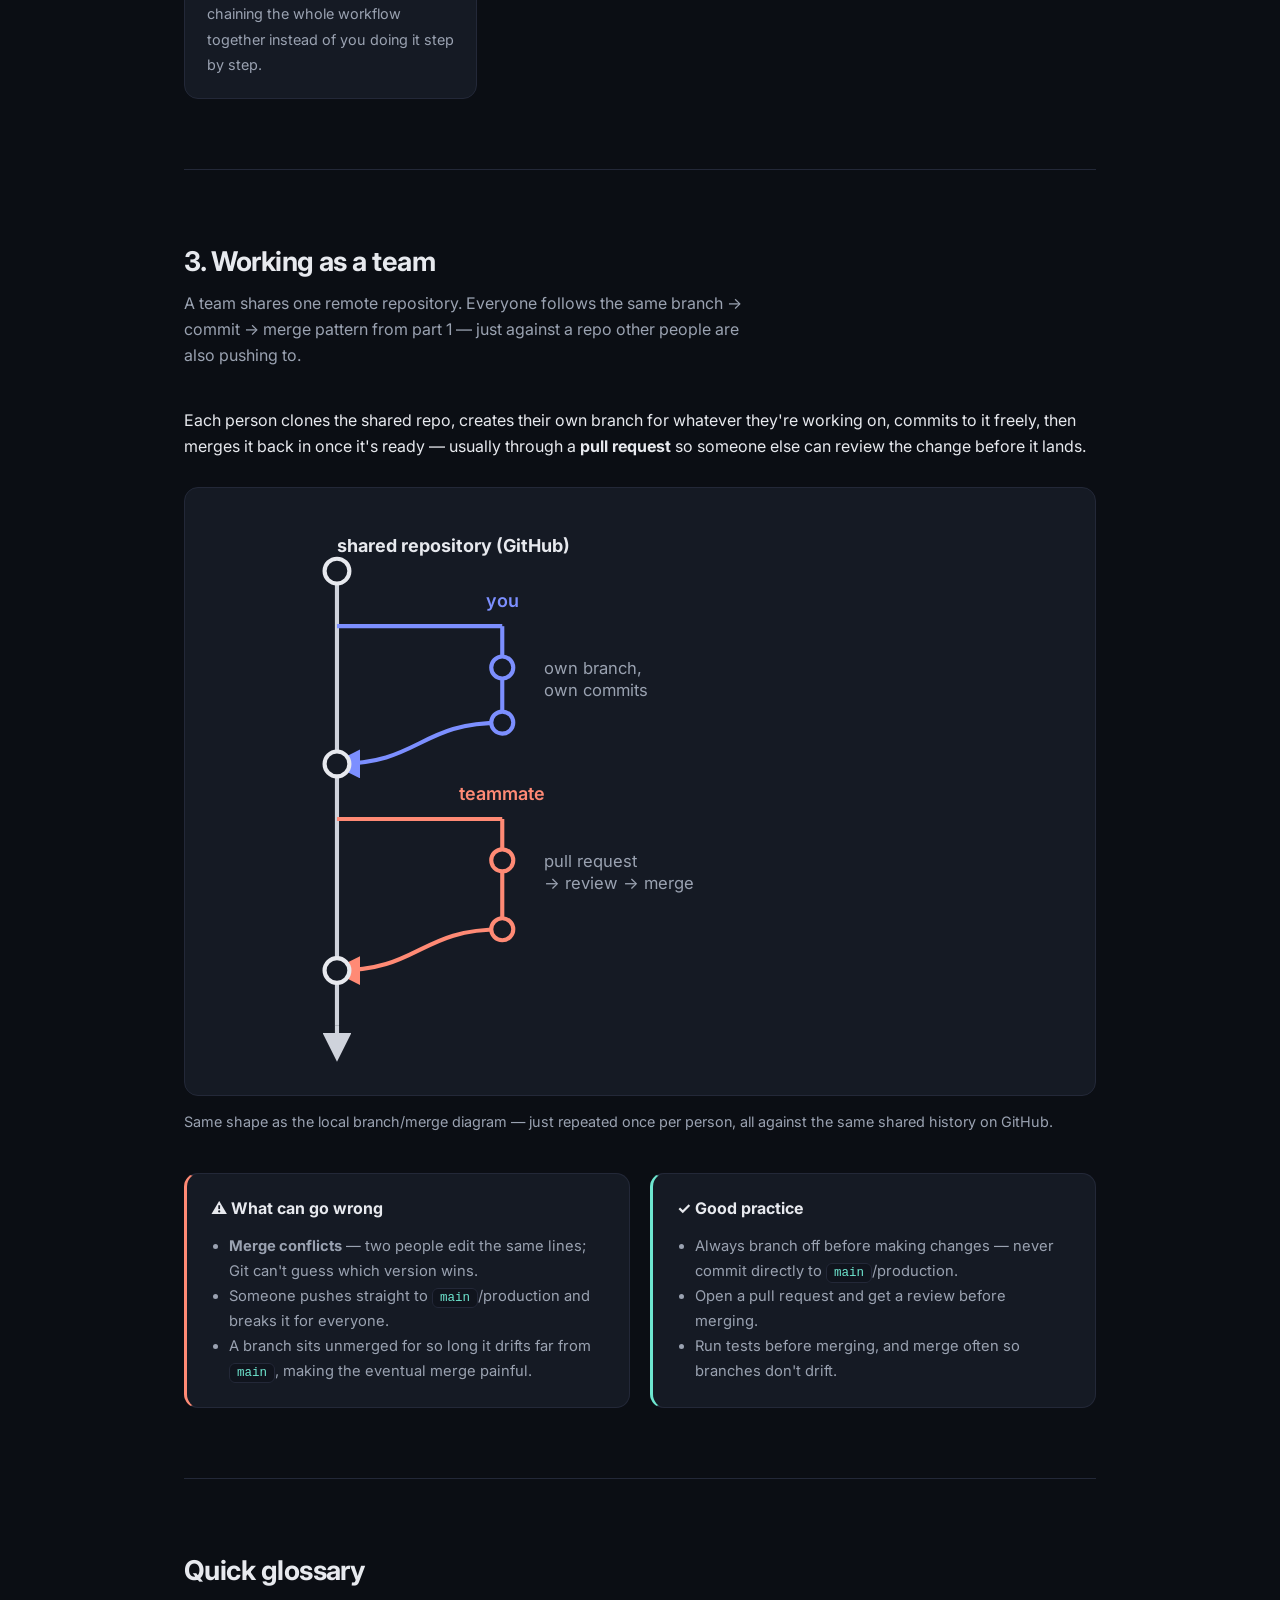
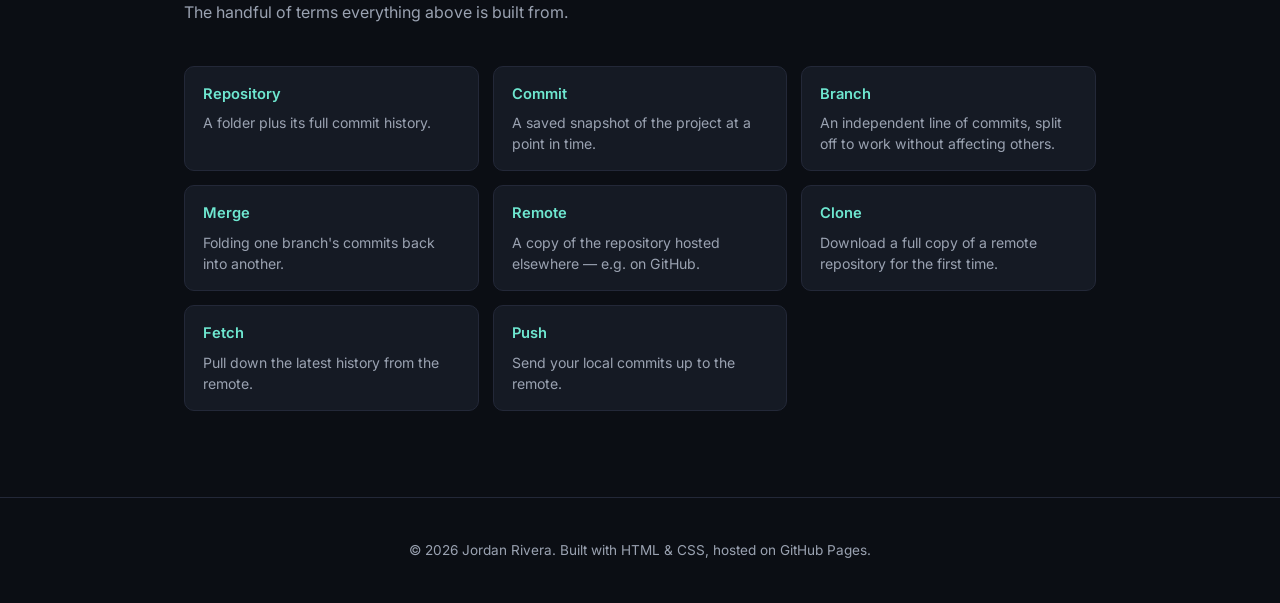
==== commit b952a15a: "Add local AI coding agent to the tutorial's tools list Round out the toolset section with agents lik" ====
--- a/git-basics.html
+++ b/git-basics.html
@@ -154,11 +154,12 @@
     <p class="diagram-caption">Both histories end up identical after a sync — GitHub is just another copy of the same repository, reachable over the network instead of sitting on your disk.</p>
 
     <h3 style="margin: 44px 0 6px; font-size: 1.1rem;">Tools you'll actually use</h3>
-    <p class="section-sub" style="margin-bottom:14px;">Three things cover almost everything above.</p>
+    <p class="section-sub" style="margin-bottom:14px;">Four things cover almost everything above.</p>
     <ul class="tools-list">
       <li><strong>GitHub account</strong><span>Where your remote repositories live, and how a team shares one.</span></li>
       <li><strong>GitHub Desktop</strong><span>A visual way to commit, branch, and push/fetch without memorizing commands. The command-line <code>git</code> does the same thing.</span></li>
       <li><strong>An IDE — Visual Studio Code</strong><span>Where you actually edit the files; most editors have Git built in or via extension.</span></li>
+      <li><strong>A local AI coding agent</strong><span>Tools like Claude Code sit on top of all three — they can write the code, then run the <code>git</code> commands to branch, commit, and push it, chaining the whole workflow together instead of you doing it step by step.</span></li>
     </ul>
   </section>
 
--- a/style.css
+++ b/style.css
@@ -261,6 +261,40 @@
 /* Nav active state */
 nav a.active { color: var(--text); }
 
+/* Promo banner */
+.banner {
+  display: flex;
+  align-items: center;
+  justify-content: space-between;
+  gap: 28px;
+  background: linear-gradient(120deg, rgba(110, 231, 208, 0.09), rgba(124, 143, 255, 0.09));
+  border: 1px solid var(--border);
+  border-radius: var(--radius);
+  padding: 34px 38px;
+  margin: 0 0 20px;
+}
+
+.banner .banner-tag {
+  display: inline-block;
+  font-size: 0.7rem;
+  font-weight: 700;
+  letter-spacing: 0.07em;
+  text-transform: uppercase;
+  color: #0b0e14;
+  background: linear-gradient(90deg, var(--accent), var(--accent-2));
+  padding: 4px 11px;
+  border-radius: 999px;
+  margin-bottom: 14px;
+}
+
+.banner h2 { margin: 0 0 8px; font-size: 1.35rem; letter-spacing: -0.02em; }
+.banner p { margin: 0; color: var(--text-dim); font-size: 0.98rem; max-width: 480px; }
+.banner .btn { flex: none; }
+
+@media (max-width: 720px) {
+  .banner { flex-direction: column; align-items: flex-start; padding: 28px; }
+}
+
 /* Sub-page hero (tutorials, articles) */
 .page-hero { padding: 90px 0 40px; }
 .page-hero h1 {
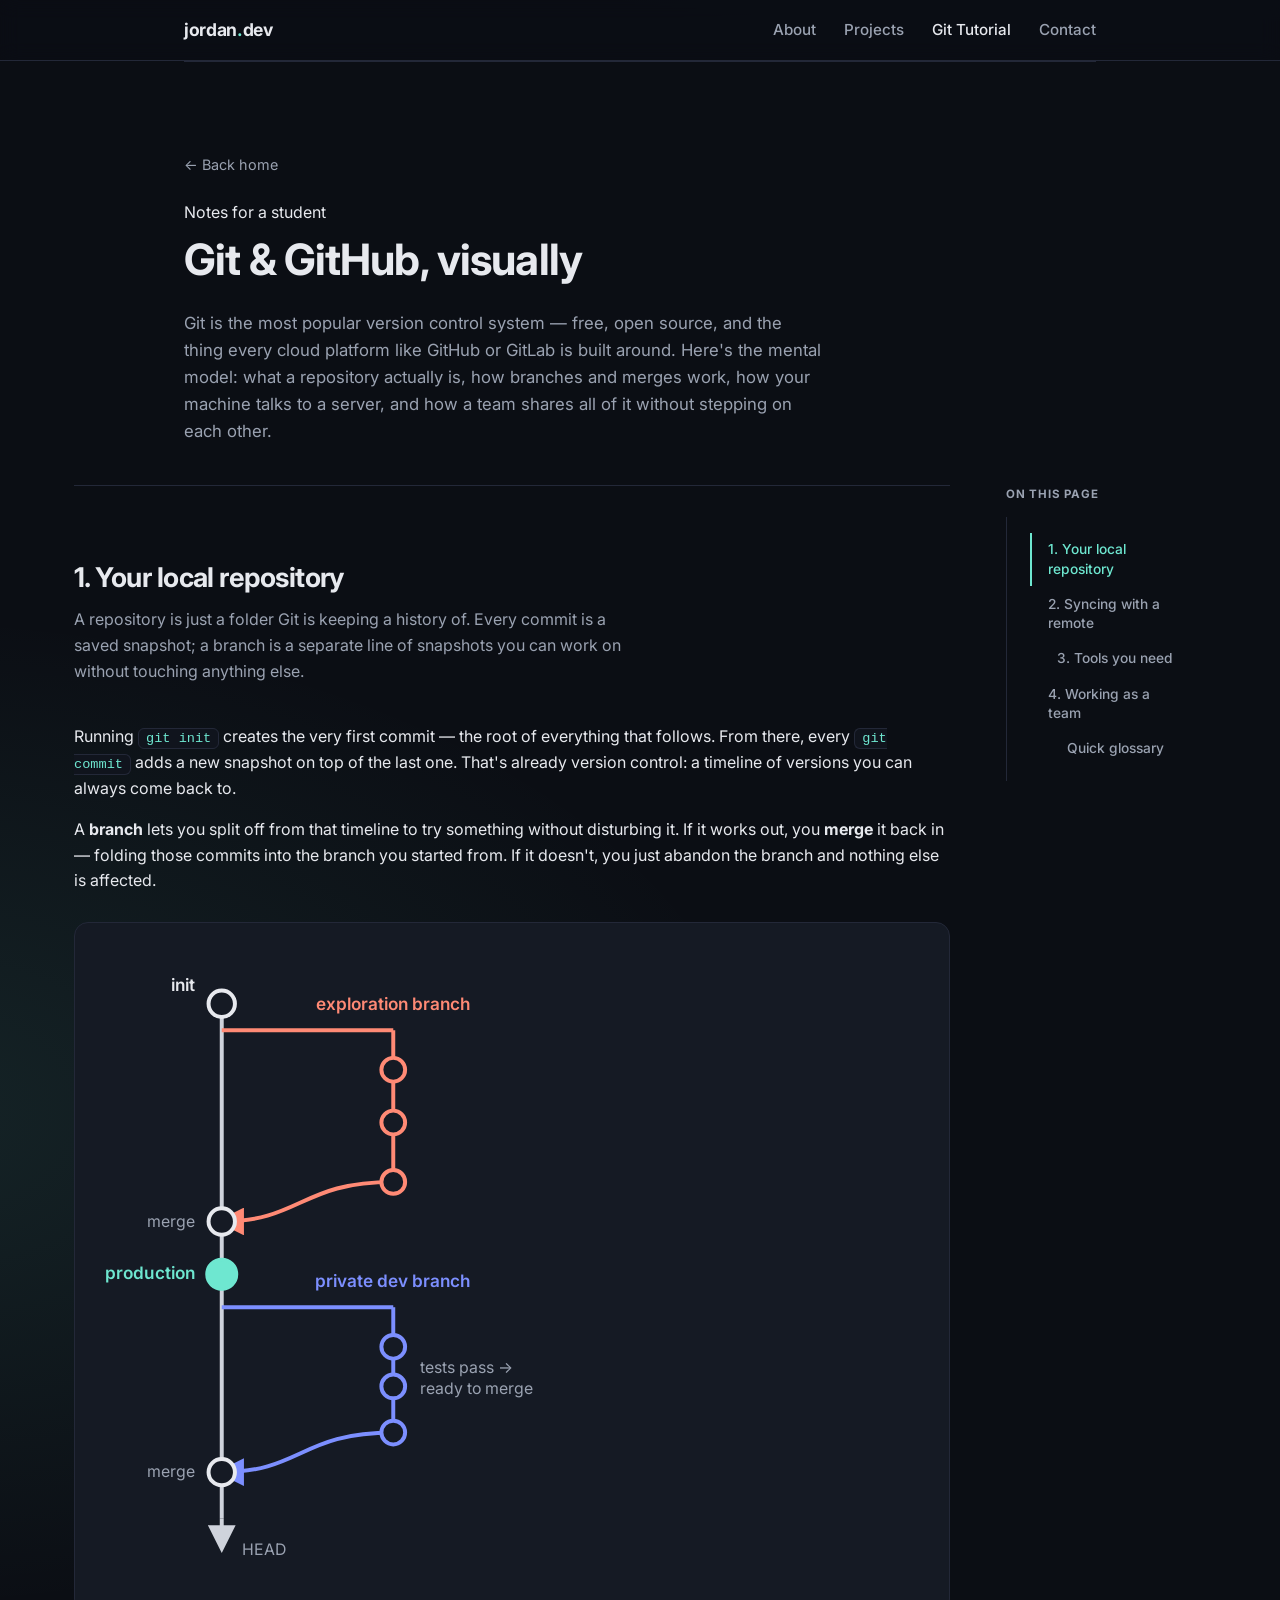
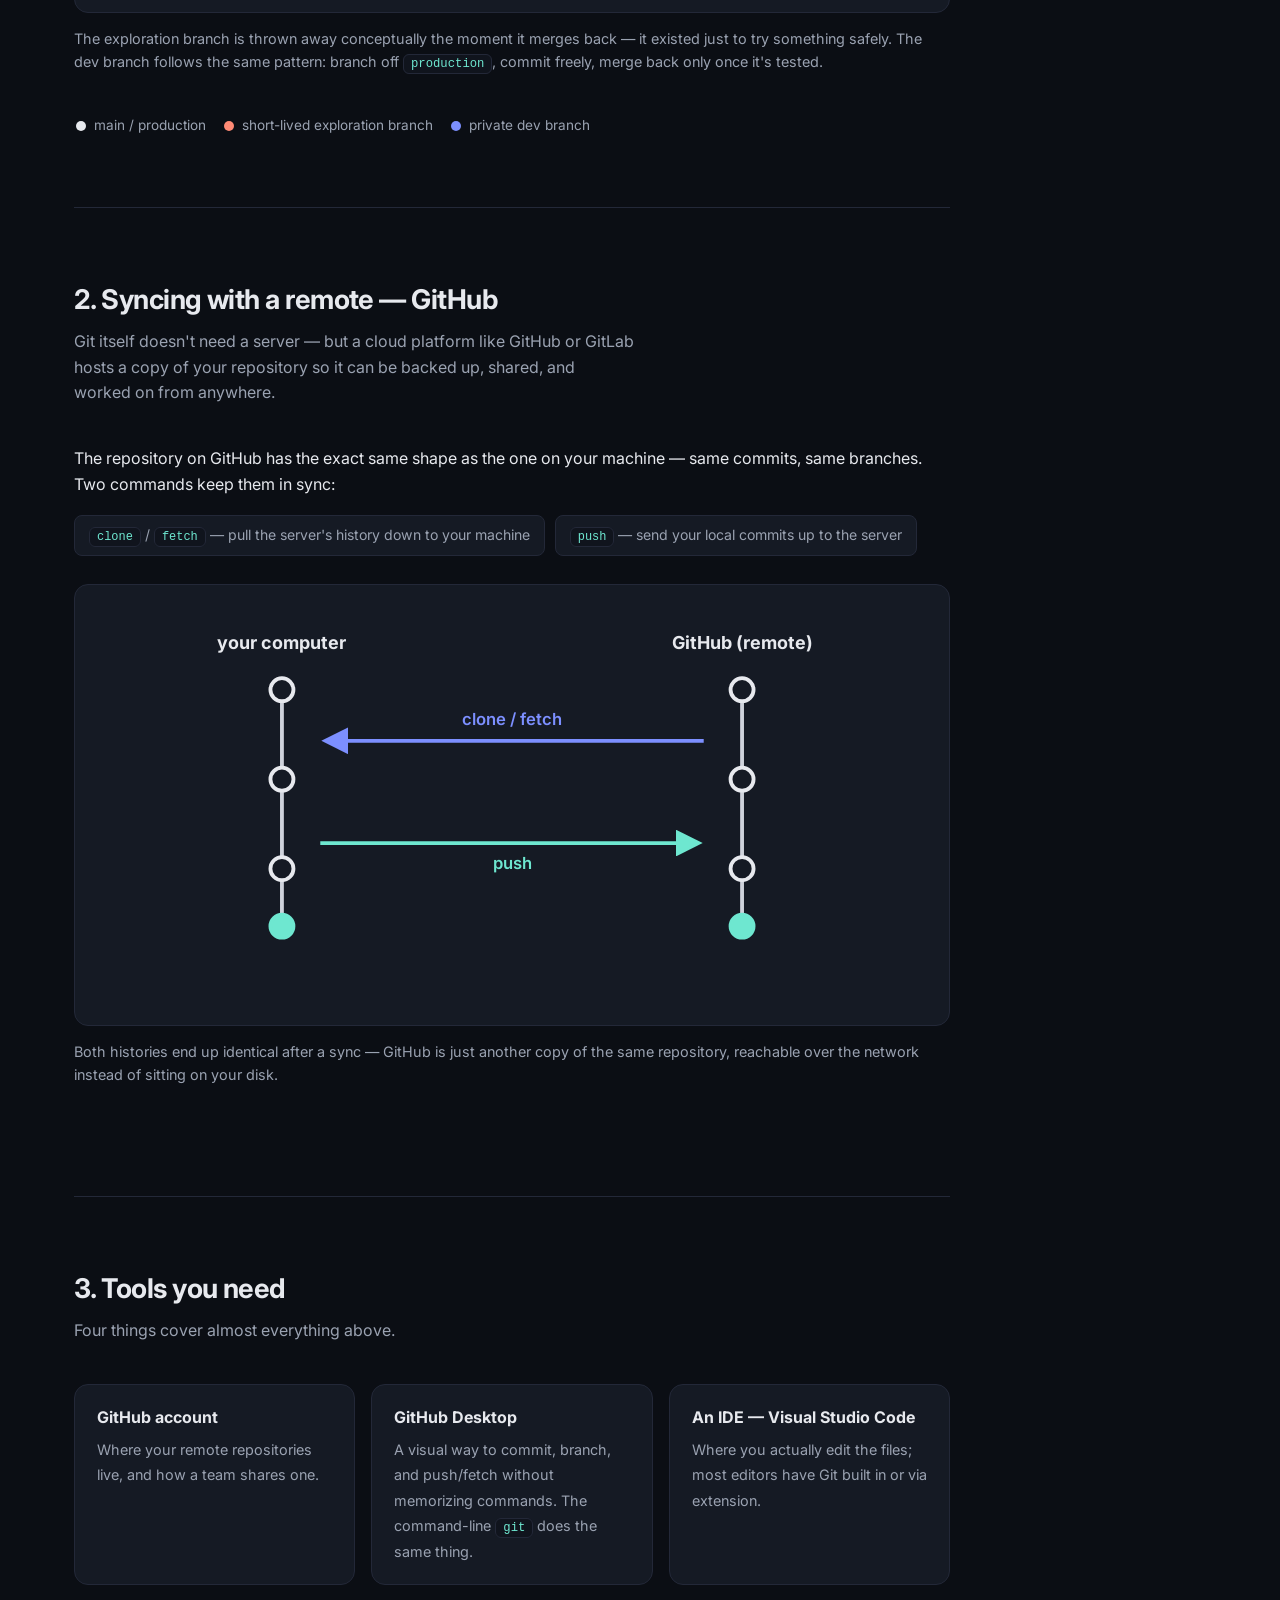
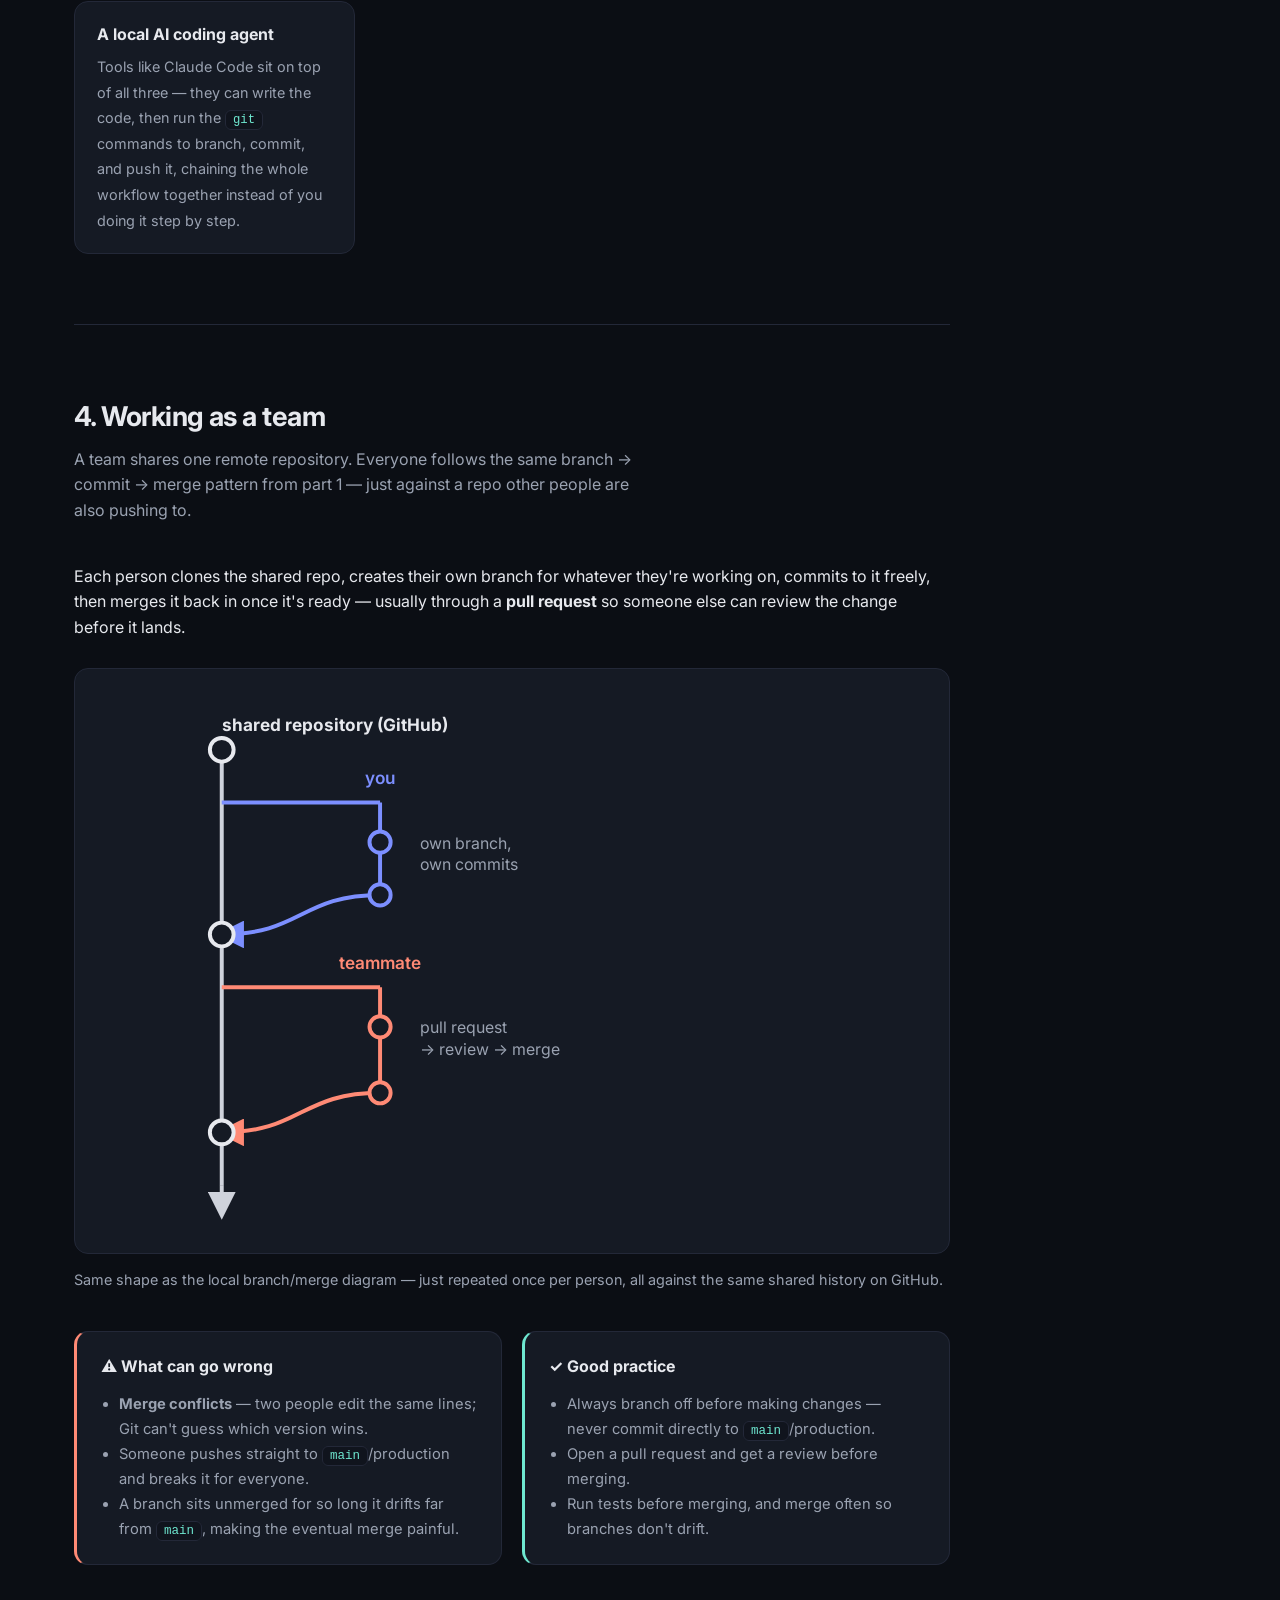
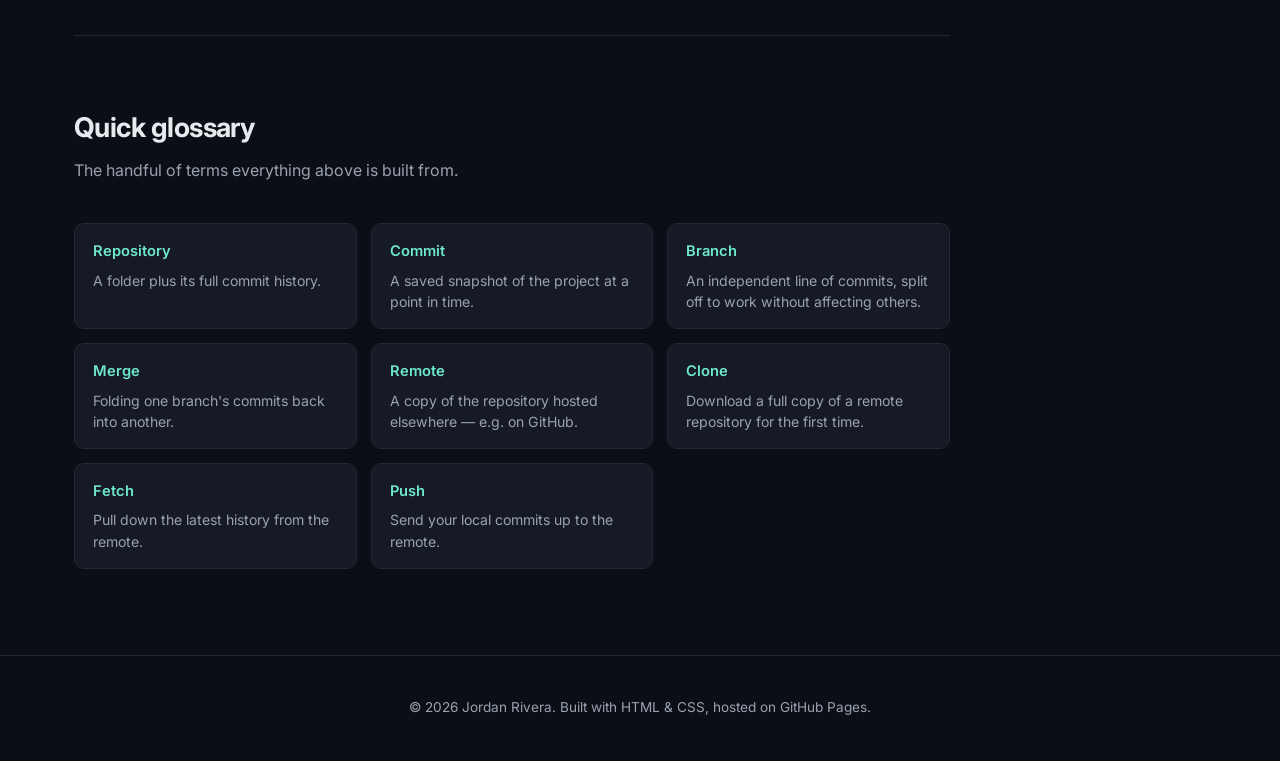
==== commit c1760c68: "Promote tools list to its own section, add a right-side page nav Split "Tools you need" out of the r" ====
--- a/git-basics.html
+++ b/git-basics.html
@@ -33,6 +33,11 @@
     <p class="lead">Git is the most popular version control system — free, open source, and the thing every cloud platform like GitHub or GitLab is built around. Here's the mental model: what a repository actually is, how branches and merges work, how your machine talks to a server, and how a team shares all of it without stepping on each other.</p>
   </section>
 
+</main>
+
+<div class="tutorial-layout">
+  <div class="tutorial-content">
+
   <section id="local-repo">
     <h2>1. Your local repository</h2>
     <p class="section-sub">A repository is just a folder Git is keeping a history of. Every commit is a saved snapshot; a branch is a separate line of snapshots you can work on without touching anything else.</p>
@@ -152,9 +157,11 @@
       </svg>
     </div>
     <p class="diagram-caption">Both histories end up identical after a sync — GitHub is just another copy of the same repository, reachable over the network instead of sitting on your disk.</p>
-
-    <h3 style="margin: 44px 0 6px; font-size: 1.1rem;">Tools you'll actually use</h3>
-    <p class="section-sub" style="margin-bottom:14px;">Four things cover almost everything above.</p>
+  </section>
+
+  <section id="tools">
+    <h2>3. Tools you need</h2>
+    <p class="section-sub">Four things cover almost everything above.</p>
     <ul class="tools-list">
       <li><strong>GitHub account</strong><span>Where your remote repositories live, and how a team shares one.</span></li>
       <li><strong>GitHub Desktop</strong><span>A visual way to commit, branch, and push/fetch without memorizing commands. The command-line <code>git</code> does the same thing.</span></li>
@@ -164,7 +171,7 @@
   </section>
 
   <section id="team">
-    <h2>3. Working as a team</h2>
+    <h2>4. Working as a team</h2>
     <p class="section-sub">A team shares one remote repository. Everyone follows the same branch → commit → merge pattern from part 1 — just against a repo other people are also pushing to.</p>
 
     <p>Each person clones the shared repo, creates their own branch for whatever they're working on, commits to it freely, then merges it back in once it's ready — usually through a <strong>pull request</strong> so someone else can review the change before it lands.</p>
@@ -246,11 +253,49 @@
     </dl>
   </section>
 
-</main>
+  </div>
+
+  <aside class="toc">
+    <div class="toc-inner">
+      <span class="toc-label">On this page</span>
+      <nav>
+        <a href="#local-repo">1. Your local repository</a>
+        <a href="#remote">2. Syncing with a remote</a>
+        <a href="#tools">3. Tools you need</a>
+        <a href="#team">4. Working as a team</a>
+        <a href="#glossary">Quick glossary</a>
+      </nav>
+    </div>
+  </aside>
+
+</div>
 
 <footer>
   <p>&copy; 2026 Jordan Rivera. Built with HTML &amp; CSS, hosted on GitHub Pages.</p>
 </footer>
 
+<script>
+  (function () {
+    var links = document.querySelectorAll('.toc nav a');
+    var sections = Array.prototype.map.call(links, function (a) {
+      return document.querySelector(a.getAttribute('href'));
+    });
+
+    function onScroll() {
+      var pos = window.scrollY + 140;
+      var current = sections[0];
+      sections.forEach(function (sec) {
+        if (sec && sec.offsetTop <= pos) current = sec;
+      });
+      links.forEach(function (a) {
+        a.classList.toggle('active', a.getAttribute('href') === '#' + current.id);
+      });
+    }
+
+    document.addEventListener('scroll', onScroll, { passive: true });
+    onScroll();
+  })();
+</script>
+
 </body>
 </html>
--- a/style.css
+++ b/style.css
@@ -416,3 +416,57 @@
 @media (max-width: 720px) {
   .callout-grid { grid-template-columns: 1fr; }
 }
+
+/* Tutorial page layout with right-side table of contents */
+.tutorial-layout {
+  max-width: 1180px;
+  margin: 0 auto;
+  padding: 0 24px;
+  display: grid;
+  grid-template-columns: 1fr 200px;
+  gap: 56px;
+  align-items: start;
+}
+
+.toc {
+  position: sticky;
+  top: 96px;
+}
+
+.toc-label {
+  display: block;
+  font-size: 0.72rem;
+  font-weight: 700;
+  letter-spacing: 0.07em;
+  text-transform: uppercase;
+  color: var(--text-dim);
+  margin-bottom: 14px;
+}
+
+.toc nav {
+  display: flex;
+  flex-direction: column;
+  gap: 2px;
+  border-left: 1px solid var(--border);
+}
+
+.toc nav a {
+  color: var(--text-dim);
+  font-size: 0.86rem;
+  line-height: 1.4;
+  padding: 7px 0 7px 16px;
+  border-left: 2px solid transparent;
+  margin-left: -1px;
+}
+
+.toc nav a:hover { color: var(--text); text-decoration: none; }
+
+.toc nav a.active {
+  color: var(--accent);
+  border-left-color: var(--accent);
+}
+
+@media (max-width: 900px) {
+  .tutorial-layout { grid-template-columns: 1fr; }
+  .toc { display: none; }
+}
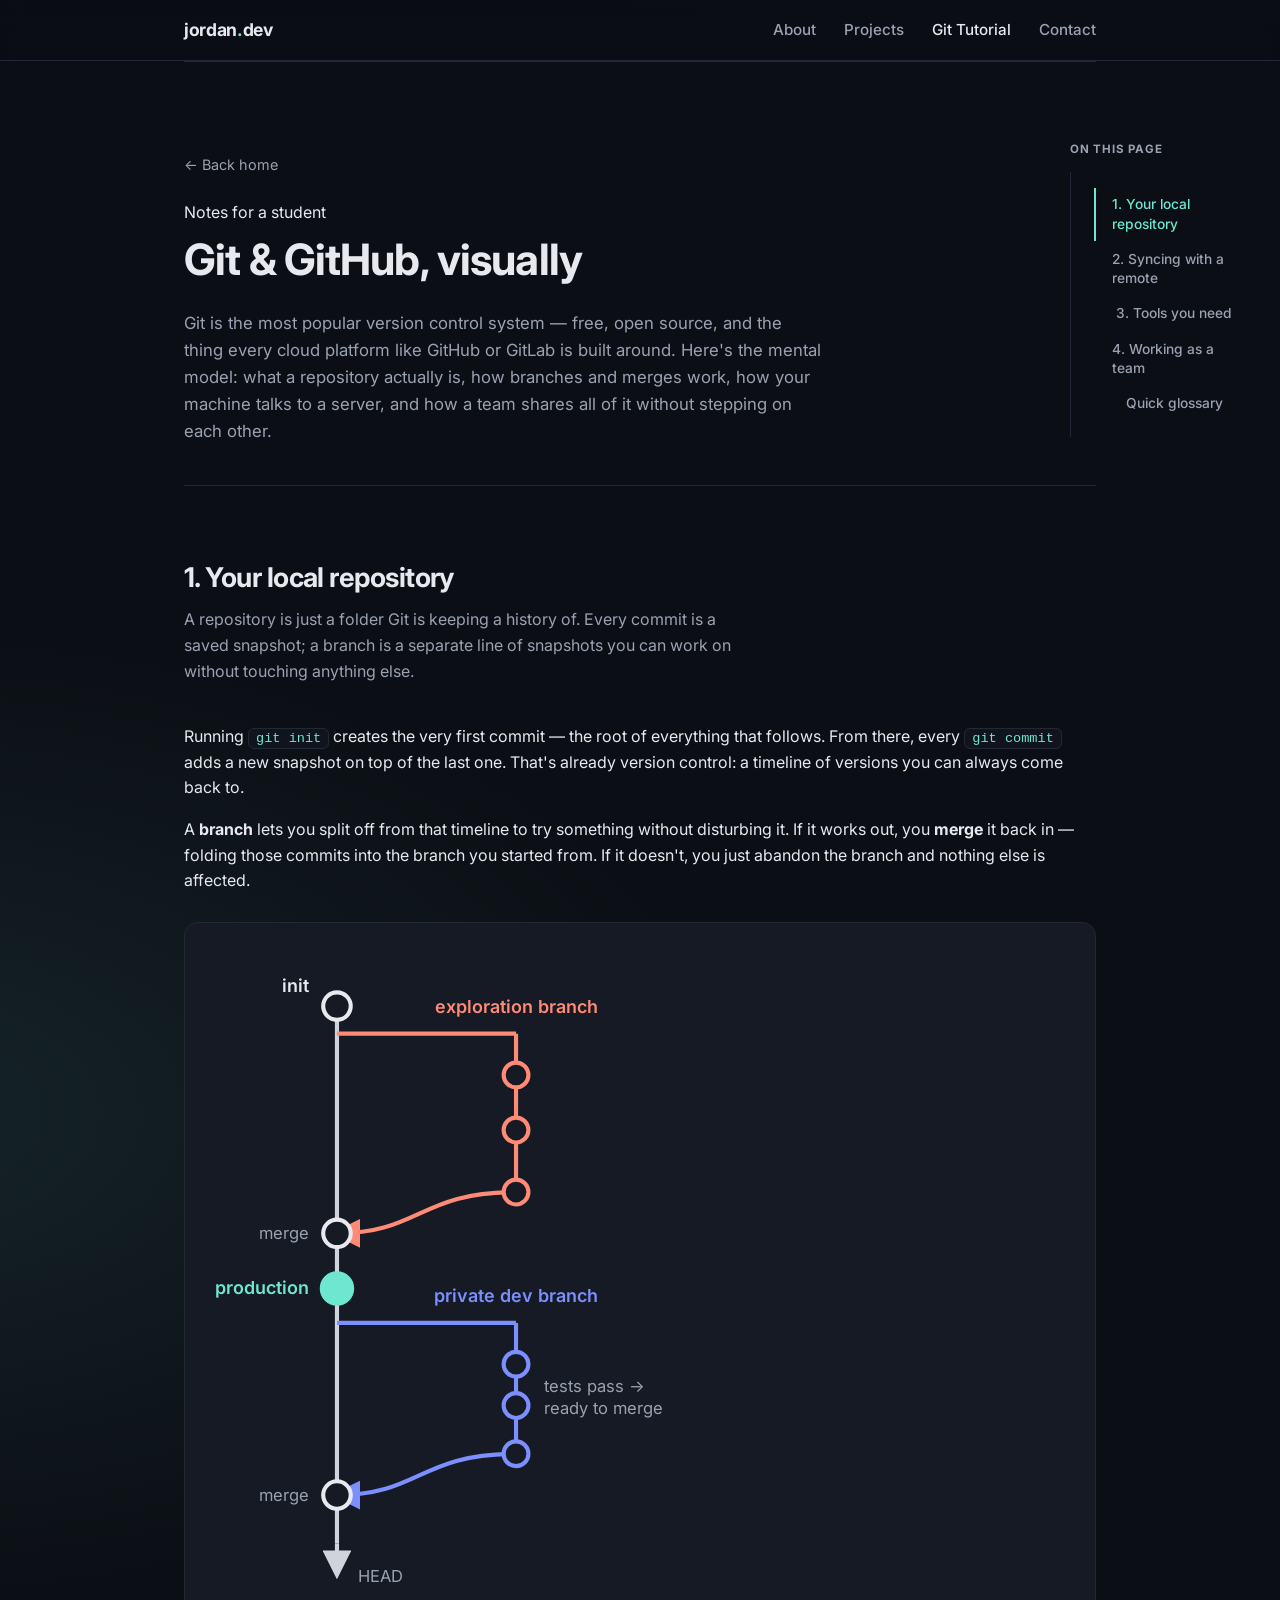
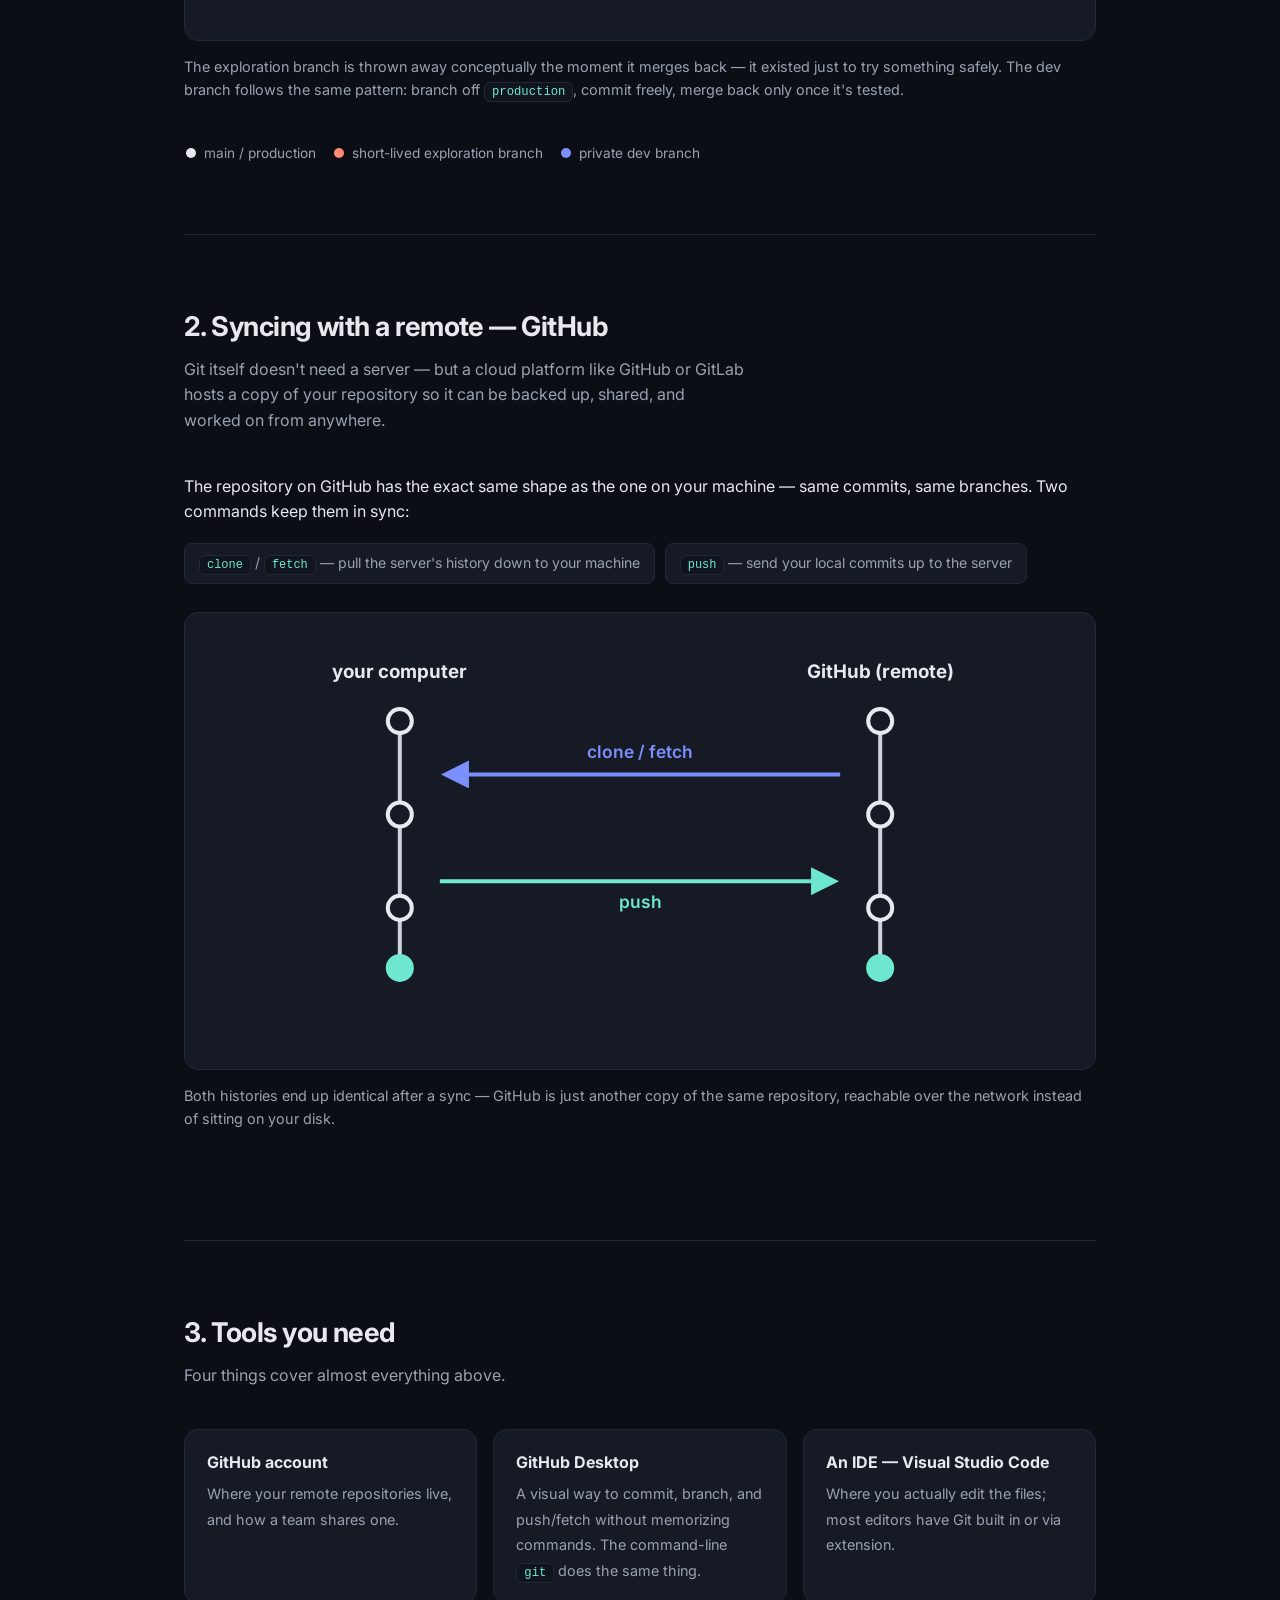
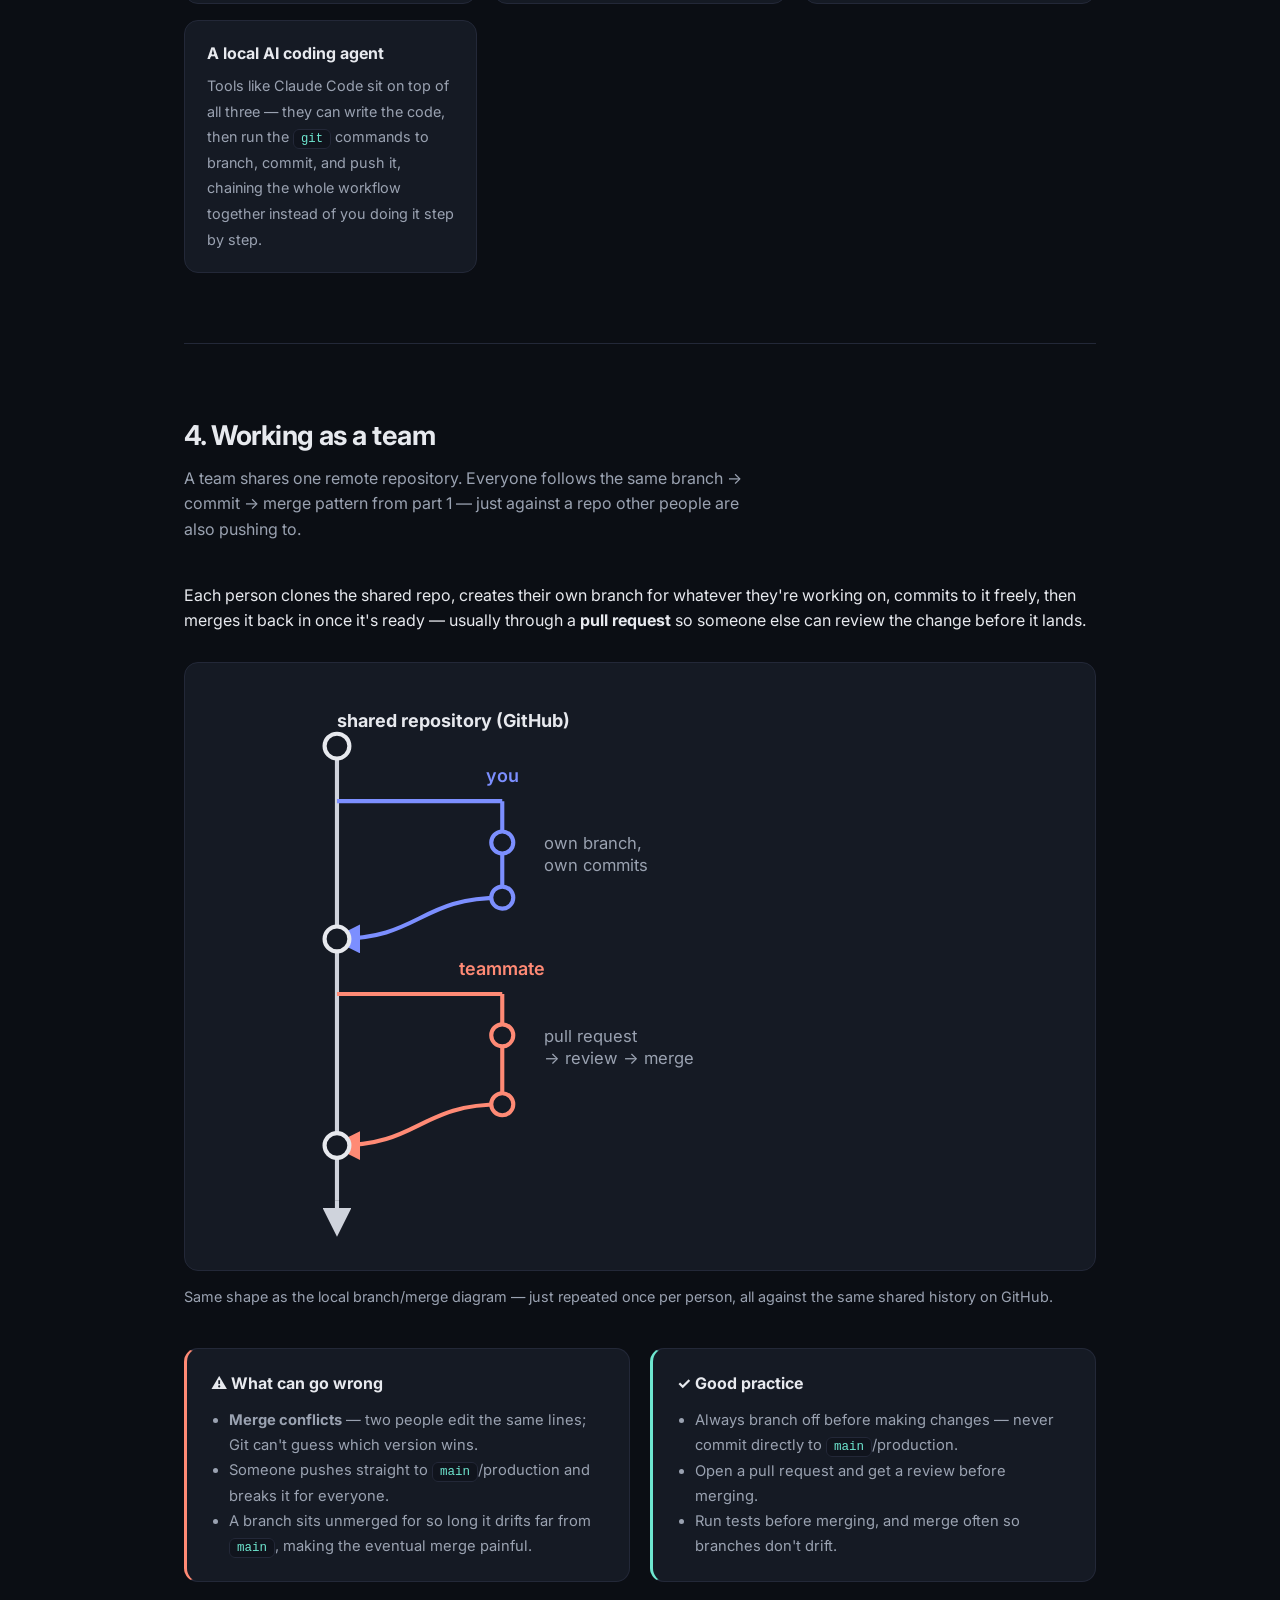
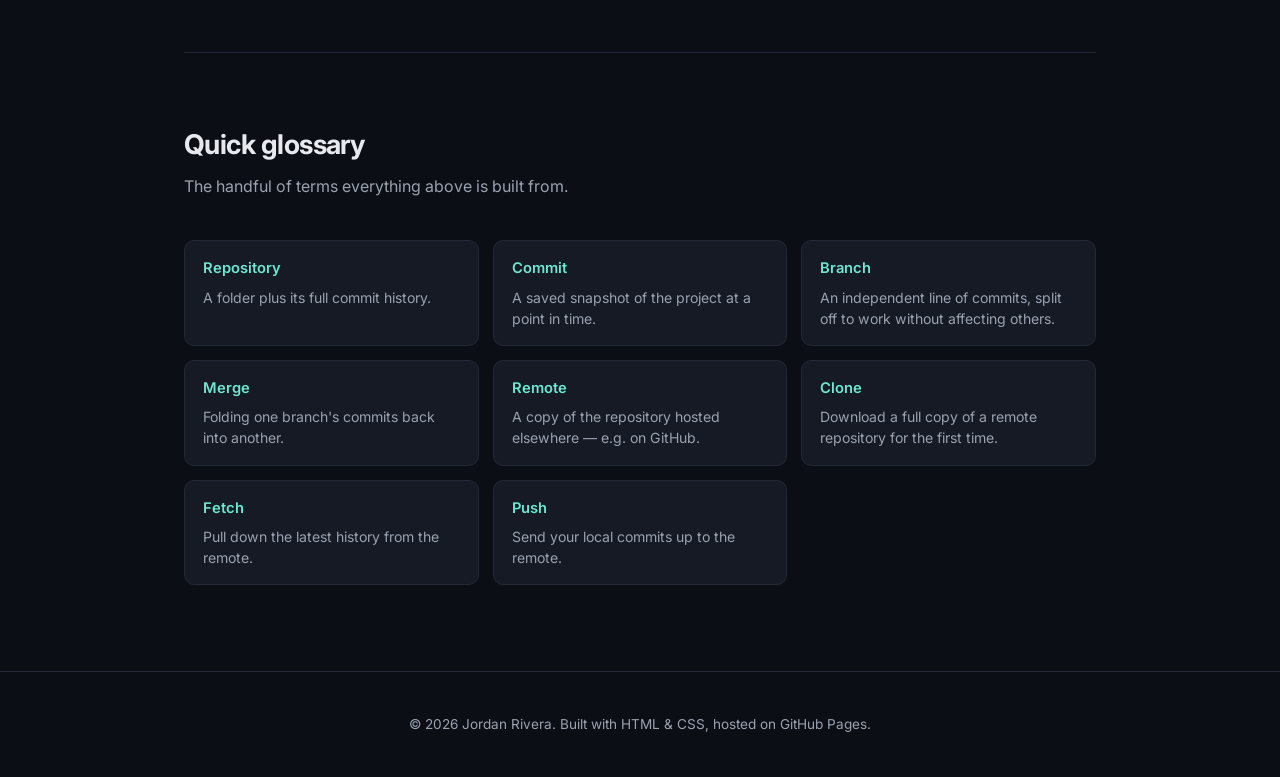
==== commit 03d6474e: "Make the tutorial TOC a fixed overlay instead of a layout column The grid-based sidebar forced the c" ====
--- a/git-basics.html
+++ b/git-basics.html
@@ -32,11 +32,6 @@
     <h1>Git &amp; GitHub, <span class="accent">visually</span></h1>
     <p class="lead">Git is the most popular version control system — free, open source, and the thing every cloud platform like GitHub or GitLab is built around. Here's the mental model: what a repository actually is, how branches and merges work, how your machine talks to a server, and how a team shares all of it without stepping on each other.</p>
   </section>
-
-</main>
-
-<div class="tutorial-layout">
-  <div class="tutorial-content">
 
   <section id="local-repo">
     <h2>1. Your local repository</h2>
@@ -253,22 +248,18 @@
     </dl>
   </section>
 
-  </div>
-
-  <aside class="toc">
-    <div class="toc-inner">
-      <span class="toc-label">On this page</span>
-      <nav>
-        <a href="#local-repo">1. Your local repository</a>
-        <a href="#remote">2. Syncing with a remote</a>
-        <a href="#tools">3. Tools you need</a>
-        <a href="#team">4. Working as a team</a>
-        <a href="#glossary">Quick glossary</a>
-      </nav>
-    </div>
-  </aside>
-
-</div>
+</main>
+
+<aside class="toc">
+  <span class="toc-label">On this page</span>
+  <nav>
+    <a href="#local-repo">1. Your local repository</a>
+    <a href="#remote">2. Syncing with a remote</a>
+    <a href="#tools">3. Tools you need</a>
+    <a href="#team">4. Working as a team</a>
+    <a href="#glossary">Quick glossary</a>
+  </nav>
+</aside>
 
 <footer>
   <p>&copy; 2026 Jordan Rivera. Built with HTML &amp; CSS, hosted on GitHub Pages.</p>
--- a/style.css
+++ b/style.css
@@ -417,20 +417,13 @@
   .callout-grid { grid-template-columns: 1fr; }
 }
 
-/* Tutorial page layout with right-side table of contents */
-.tutorial-layout {
-  max-width: 1180px;
-  margin: 0 auto;
-  padding: 0 24px;
-  display: grid;
-  grid-template-columns: 1fr 200px;
-  gap: 56px;
-  align-items: start;
-}
-
+/* Tutorial page table of contents — floats over the right margin, doesn't affect content layout */
 .toc {
-  position: sticky;
-  top: 96px;
+  display: none;
+  position: fixed;
+  top: 140px;
+  right: max(20px, calc(50vw - var(--max-width) / 2 - 220px));
+  width: 190px;
 }
 
 .toc-label {
@@ -466,7 +459,6 @@
   border-left-color: var(--accent);
 }
 
-@media (max-width: 900px) {
-  .tutorial-layout { grid-template-columns: 1fr; }
-  .toc { display: none; }
-}
+@media (min-width: 1280px) {
+  .toc { display: block; }
+}
